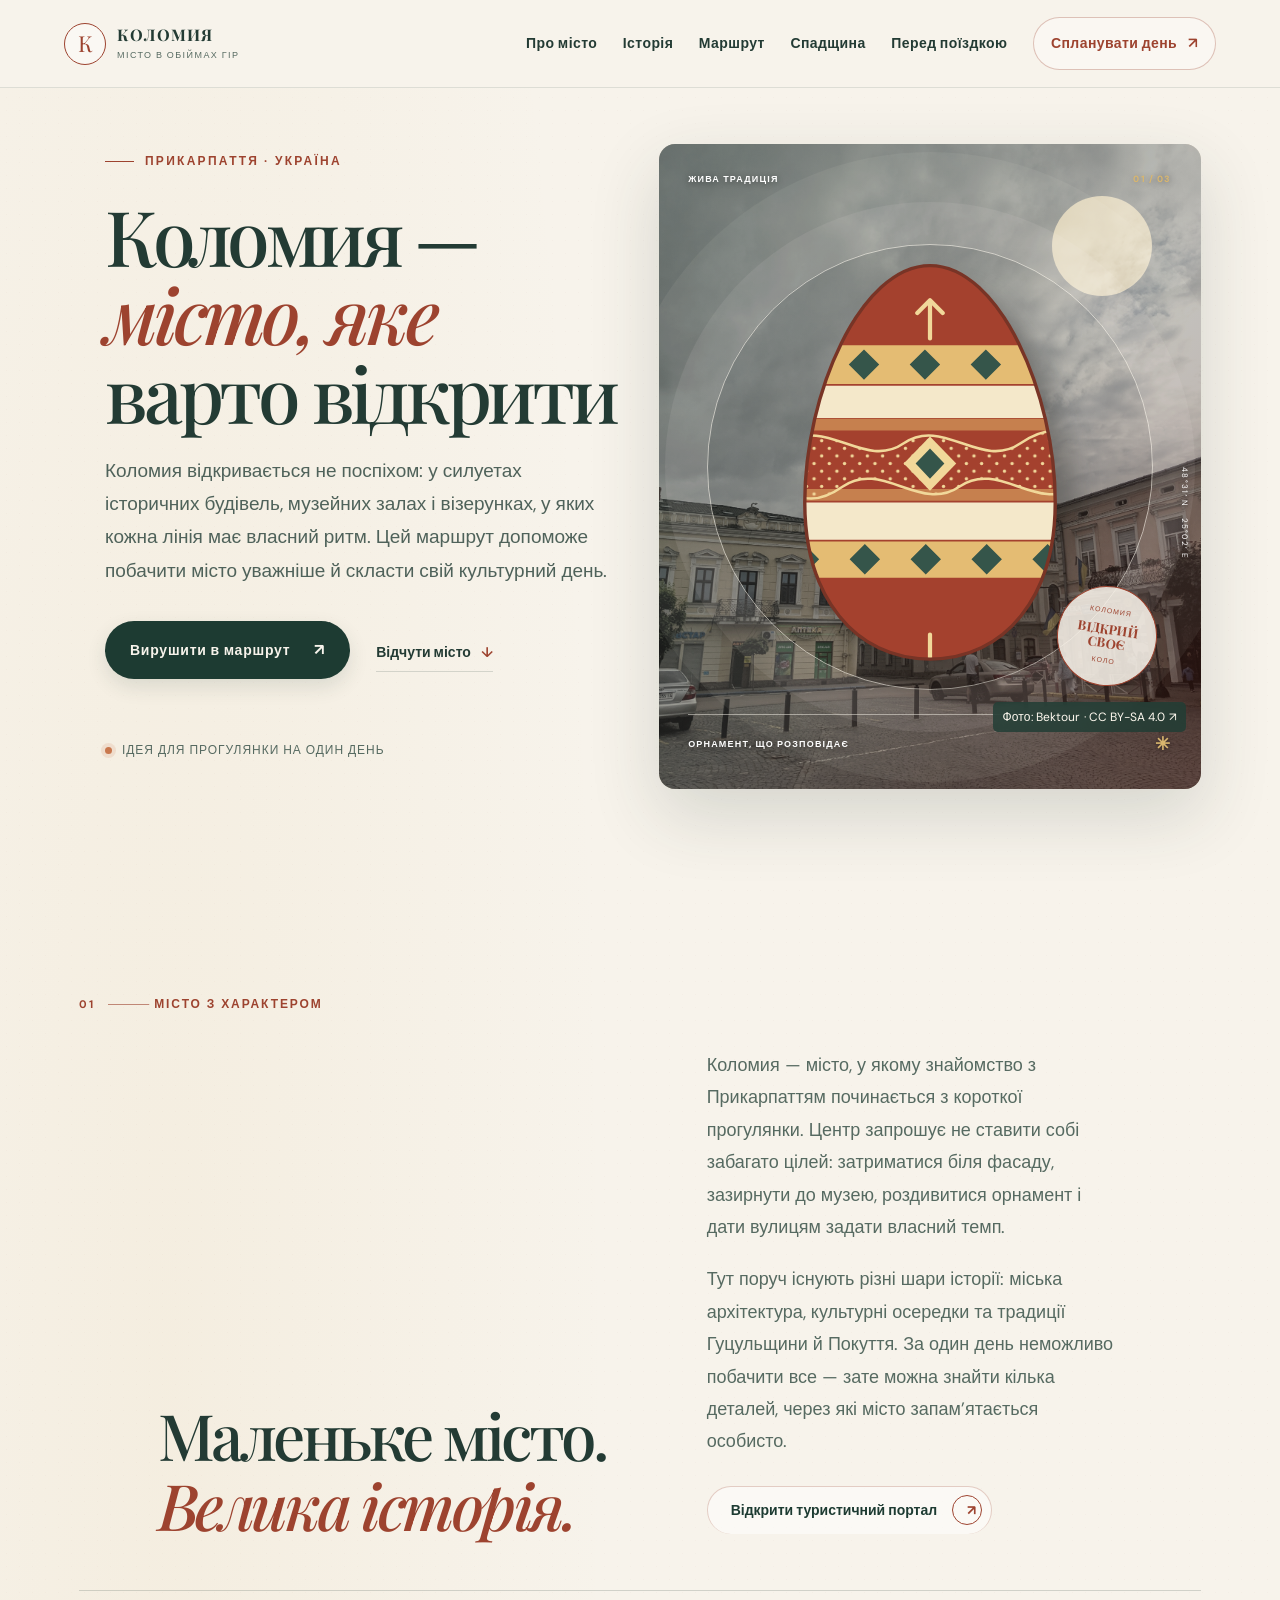
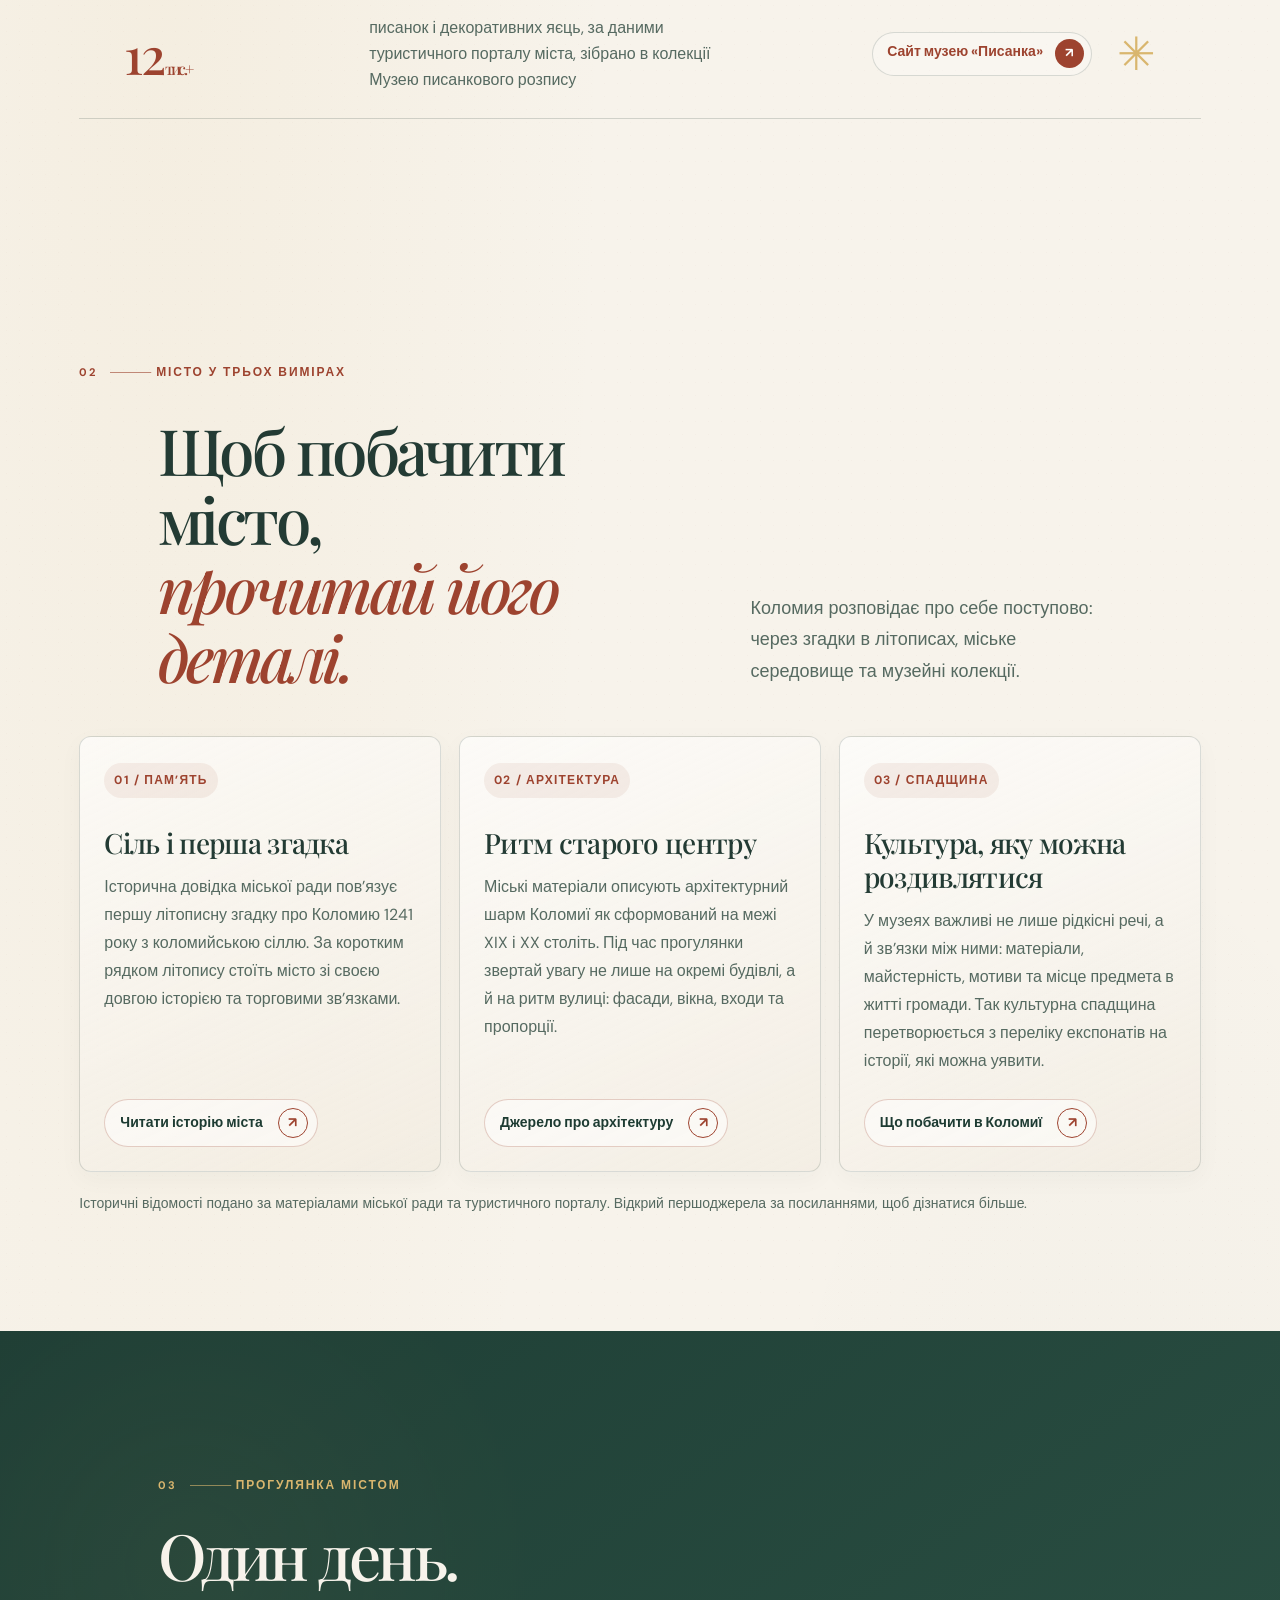
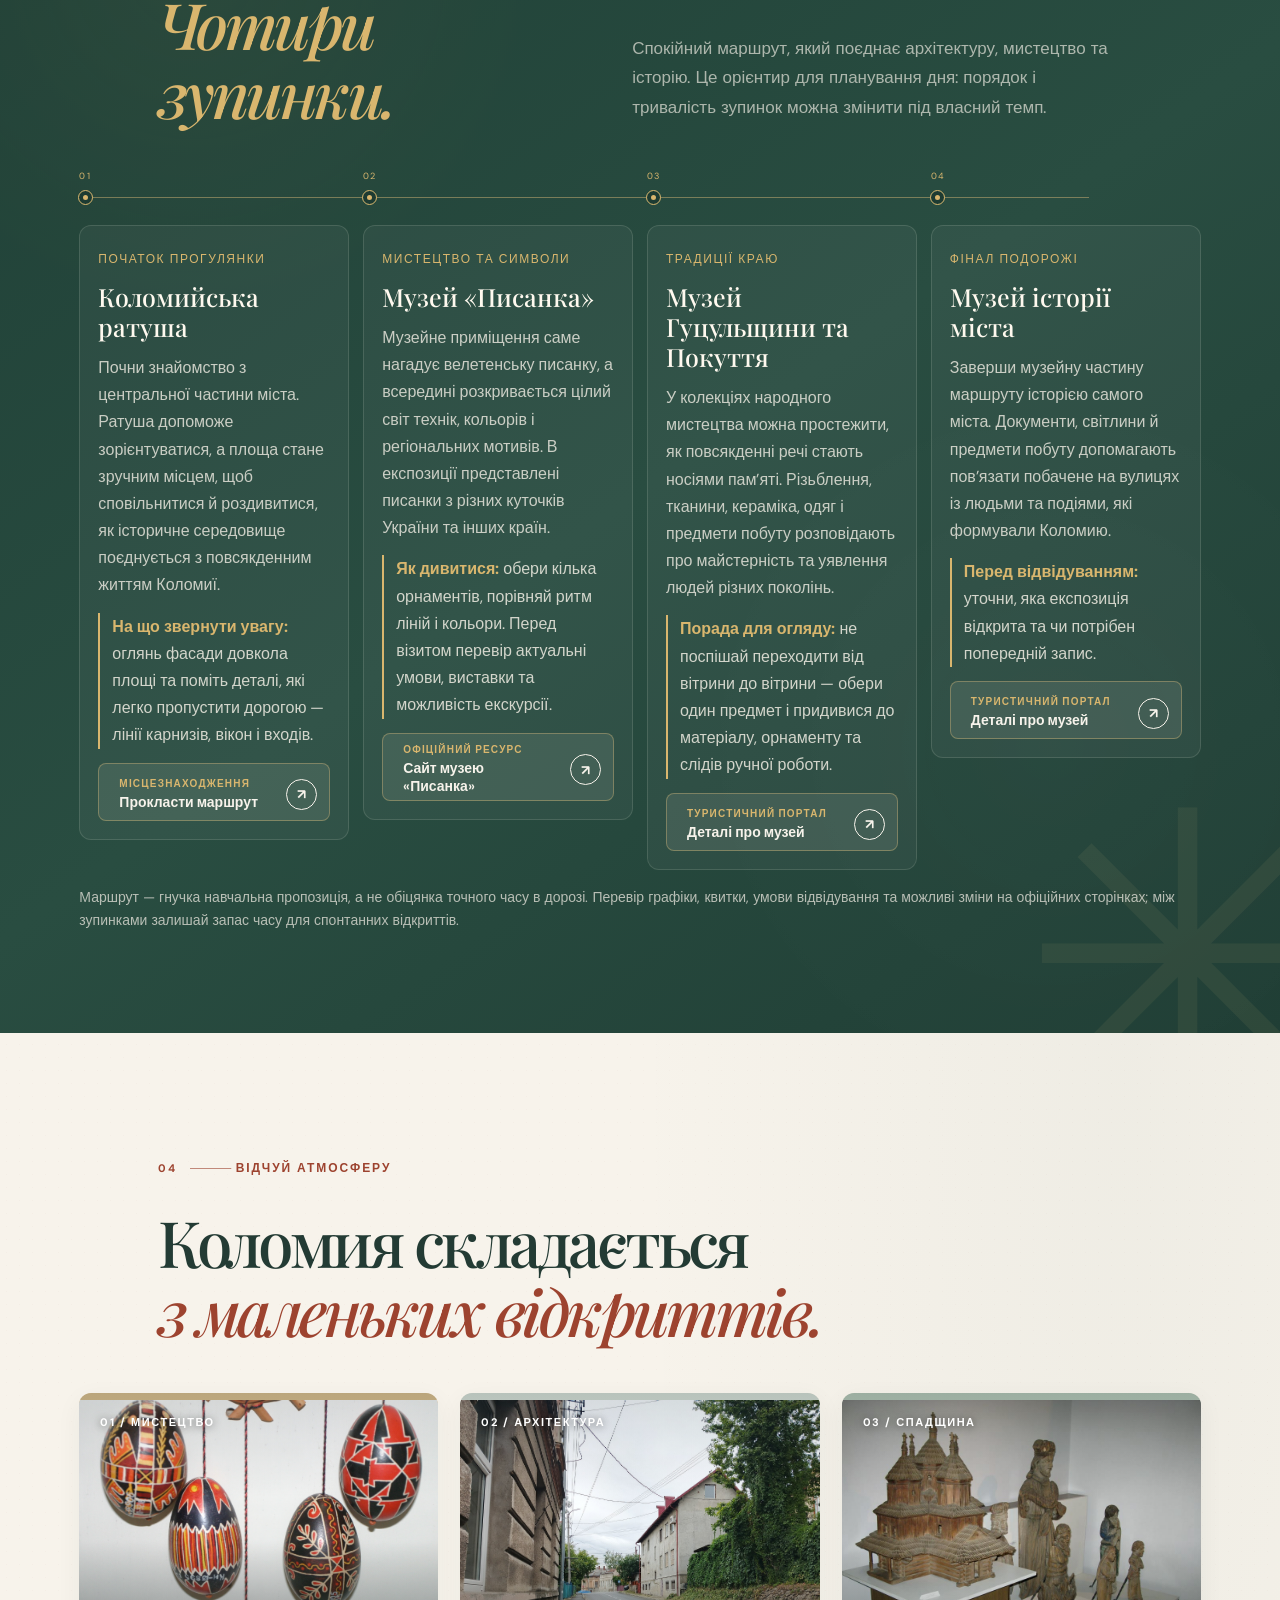
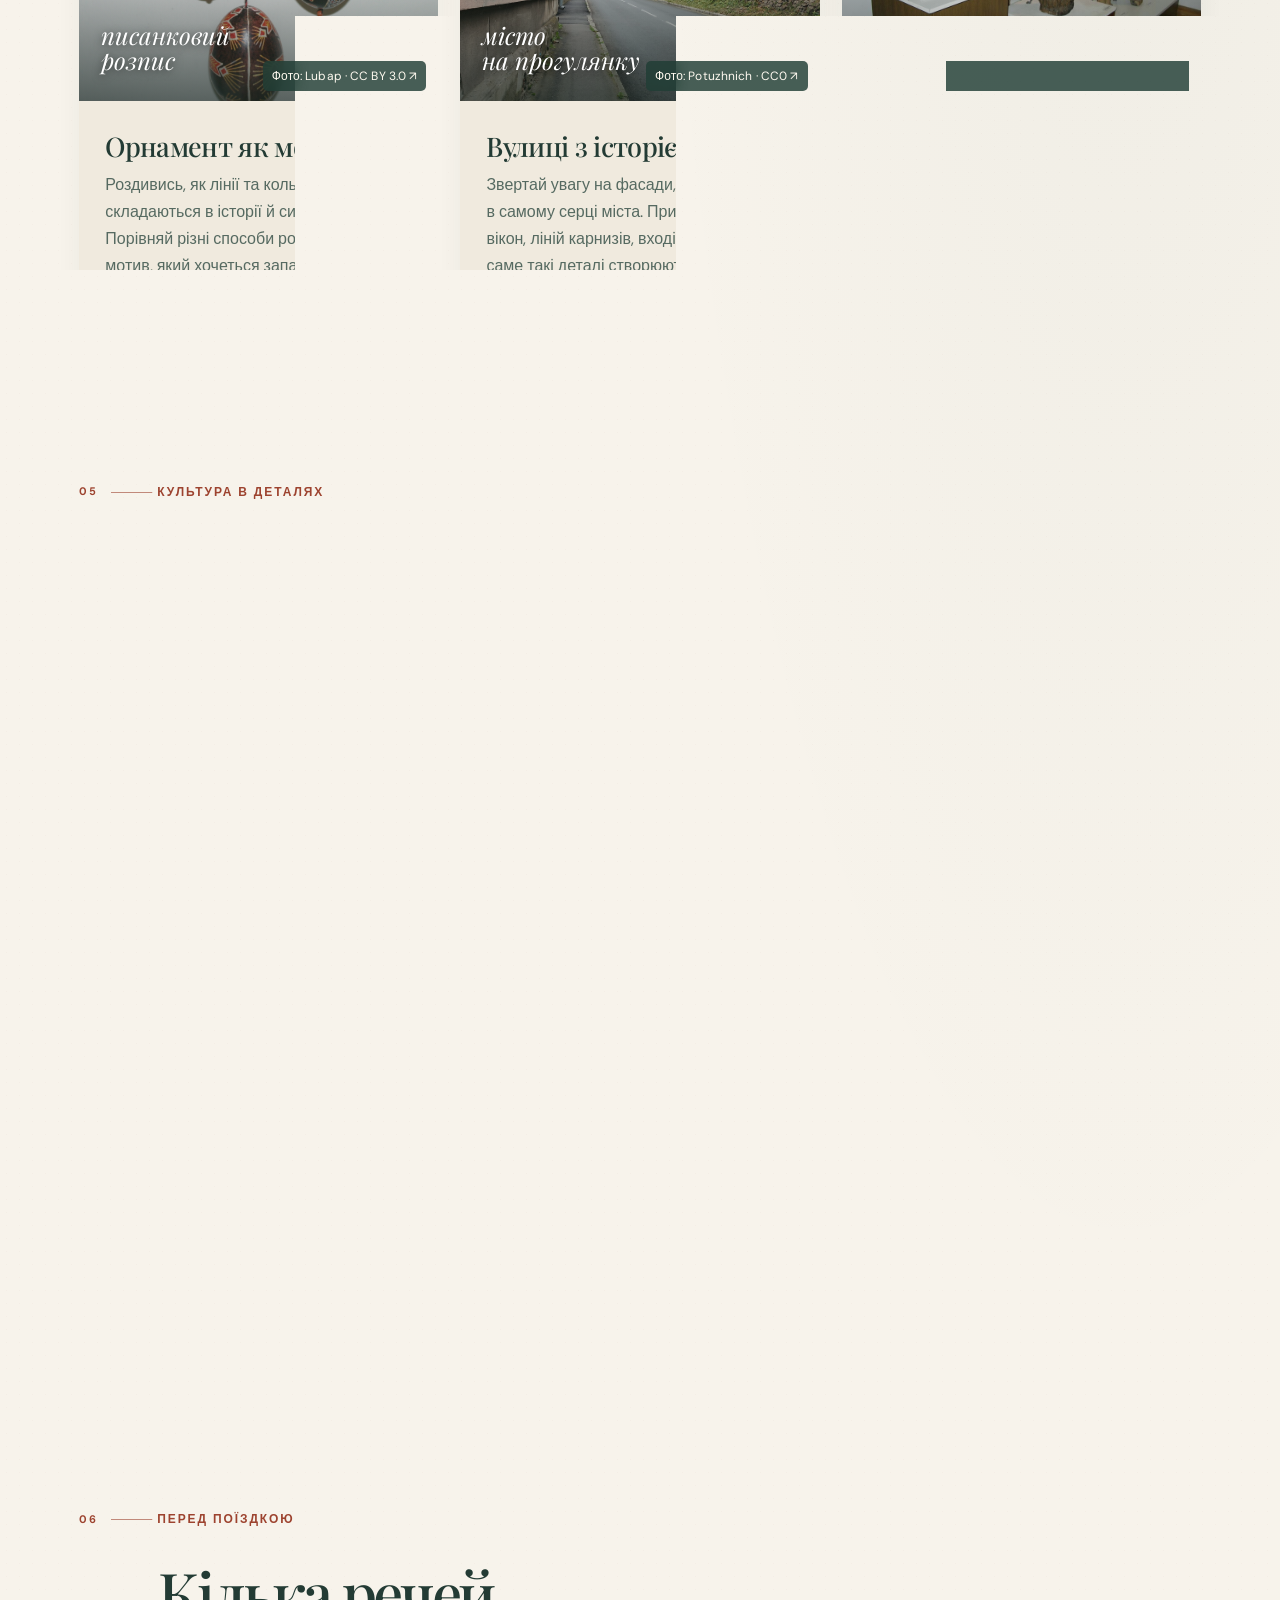
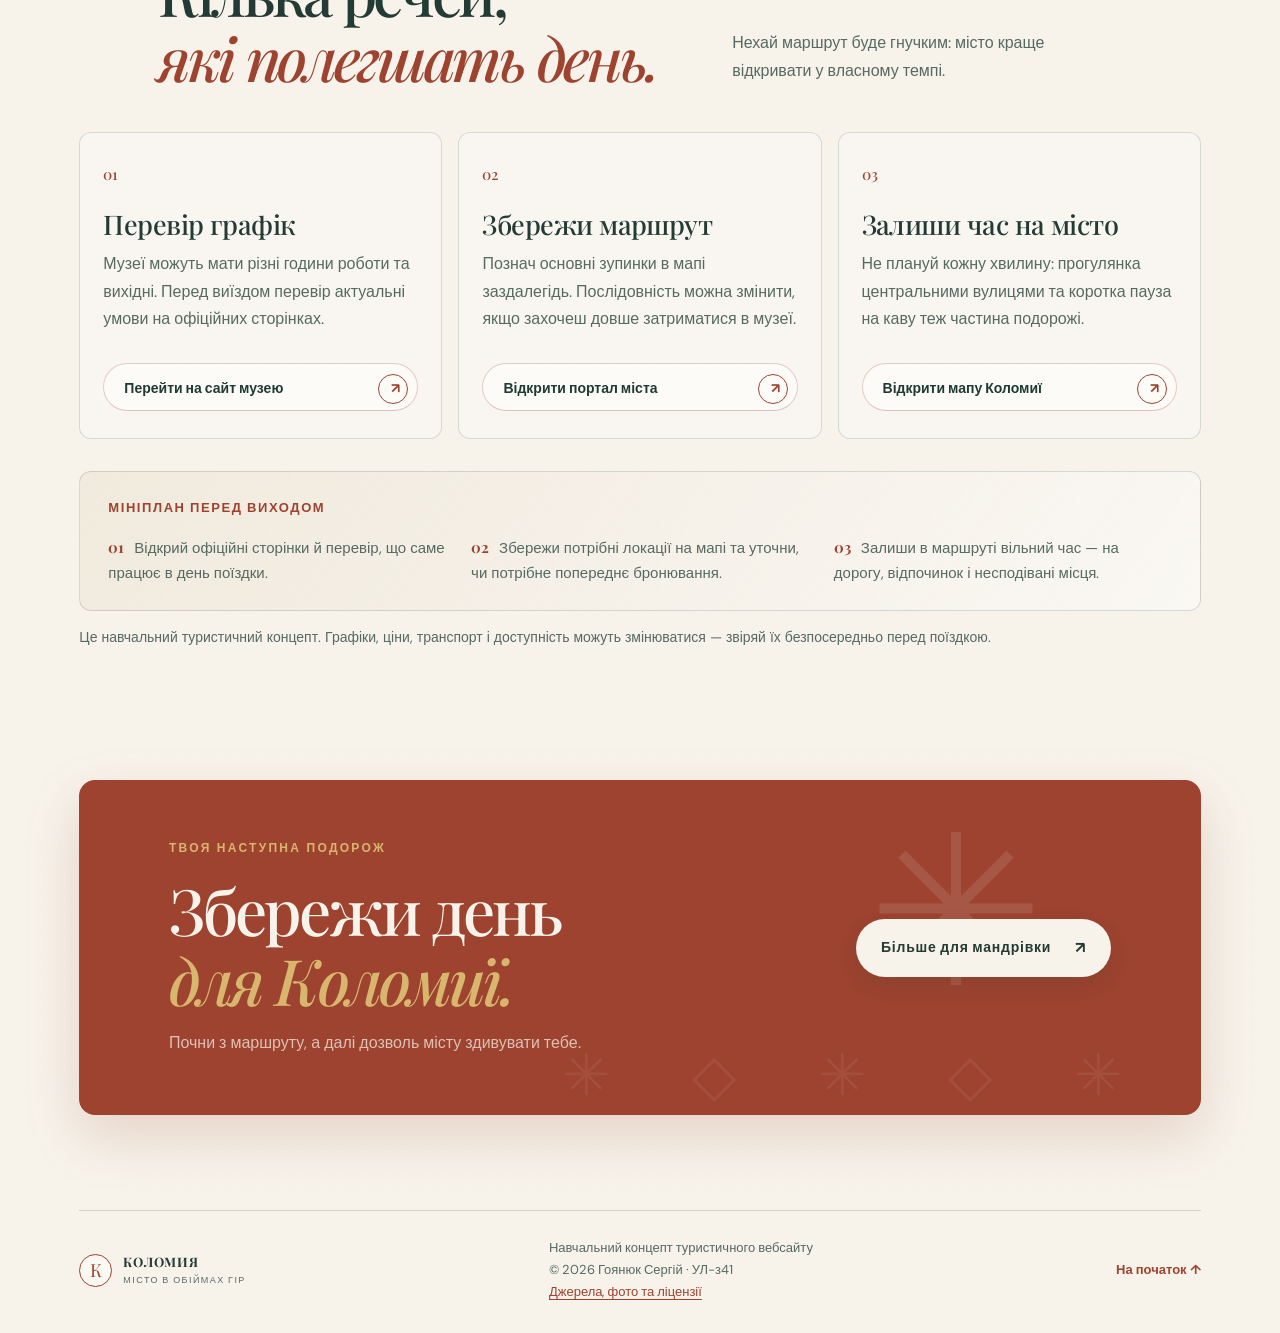
==== index.html @ 895d0ac9 "Add Kolomyia cultural walk website" ====
<!doctype html>
<html lang="uk">
<head>
  <meta charset="utf-8">
  <meta name="viewport" content="width=device-width, initial-scale=1">
  <meta name="theme-color" content="#f6f1e8">
  <meta name="description" content="Одноденний маршрут Коломиєю: писанкове мистецтво, гуцульська культура, архітектура та затишні вулички міста.">
  <title>Коломия — місто, яке варто відкрити</title>
  <link rel="preconnect" href="https://fonts.googleapis.com">
  <link rel="preconnect" href="https://fonts.gstatic.com" crossorigin>
  <link href="https://fonts.googleapis.com/css2?family=DM+Sans:wght@400;500;600;700&family=Playfair+Display:wght@500;600;700&display=swap" rel="stylesheet">
  <link rel="stylesheet" href="styles.css">
  <script src="script.js" defer></script>
</head>
<body>
  <a class="skip-link" href="#main">Перейти до змісту</a>
  <header class="site-header">
    <a class="brand" href="#top" aria-label="Коломия — на початок сторінки">
      <span class="brand-mark" aria-hidden="true">К</span>
      <span class="brand-name">коломия<span>місто в обіймах гір</span></span>
    </a>
    <button class="menu-toggle" type="button" aria-expanded="false" aria-controls="main-nav" aria-label="Відкрити меню">
      <span></span><span></span>
    </button>
    <nav id="main-nav" class="main-nav" aria-label="Головна навігація">
      <a href="#about">Про місто</a>
      <a href="#city-story">Історія</a>
      <a href="#route">Маршрут</a>
      <a href="#culture">Спадщина</a>
      <a href="#visit">Перед поїздкою</a>
      <a class="nav-cta" href="#plan">Спланувати день <span aria-hidden="true">↗</span></a>
    </nav>
  </header>

  <main id="main">
    <section class="hero section-wrap" id="top">
      <div class="hero-copy">
        <p class="eyebrow"><span class="eyebrow-line"></span> Прикарпаття · Україна</p>
        <h1>Коломия —<br><em>місто, яке</em><br>варто відкрити</h1>
        <p class="hero-lead">Коломия відкривається не поспіхом: у силуетах історичних будівель, музейних залах і візерунках, у яких кожна лінія має власний ритм. Цей маршрут допоможе побачити місто уважніше й скласти свій культурний день.</p>
        <div class="hero-actions">
          <a class="button button-dark" href="#route">Вирушити в маршрут <span aria-hidden="true">↗</span></a>
          <a class="text-link" href="#about">Відчути місто <span aria-hidden="true">↓</span></a>
        </div>
        <div class="hero-note"><span class="note-dot"></span><span>Ідея для прогулянки на один день</span></div>
      </div>
      <div class="hero-art">
        <img class="hero-photo" src="assets/town-hall.jpg" alt="Ратуша Коломиї серед історичної забудови міського центру" fetchpriority="high">
        <a class="photo-credit hero-credit" href="https://commons.wikimedia.org/wiki/File:Kolomyia_Town_Hall,_Kolomyia,_Ukraine.jpg" target="_blank" rel="noreferrer">Фото: Bektour · CC BY-SA 4.0 ↗</a>
        <div class="art-sun"></div>
        <div class="art-label art-label-top">Жива традиція <span>01 / 03</span></div>
        <svg class="hero-egg" viewBox="0 0 390 520" xmlns="http://www.w3.org/2000/svg" aria-hidden="true">
          <defs>
            <clipPath id="eggClip"><path d="M195 22C113 22 47 173 47 302c0 111 59 185 148 185s148-74 148-185C343 173 277 22 195 22Z"/></clipPath>
            <pattern id="dots" width="18" height="18" patternUnits="userSpaceOnUse"><circle cx="4" cy="4" r="2" fill="#f1d89a"/><circle cx="13" cy="13" r="2" fill="#f1d89a"/></pattern>
          </defs>
          <path d="M195 22C113 22 47 173 47 302c0 111 59 185 148 185s148-74 148-185C343 173 277 22 195 22Z" fill="#a4412e"/>
          <g clip-path="url(#eggClip)">
            <path d="M26 116h338v46H26z" fill="#e4bc73"/>
            <path d="m27 139 18-18 18 18-18 18zm72 0 18-18 18 18-18 18zm72 0 18-18 18 18-18 18zm72 0 18-18 18 18-18 18zm72 0 18-18 18 18-18 18z" fill="#35554a"/>
            <path d="M26 164h338v38H26z" fill="#f4e8ca"/>
            <path d="M26 203h338v14H26z" fill="#c6804e"/>
            <path d="M26 286h338v14H26z" fill="#c6804e"/>
            <path d="M26 302h338v44H26z" fill="#f4e8ca"/>
            <path d="M26 348h338v43H26z" fill="#e4bc73"/>
            <path d="m28 369 18-18 18 18-18 18zm72 0 18-18 18 18-18 18zm72 0 18-18 18 18-18 18zm72 0 18-18 18 18-18 18zm72 0 18-18 18 18-18 18z" fill="#35554a"/>
            <path d="M26 232c46-32 92 32 138 0s92 32 138 0 66 0 66 0v51c-46 32-92-32-138 0s-92-32-138 0-66 0-66 0z" fill="url(#dots)" stroke="#f1d89a" stroke-width="3"/>
            <path d="M195 224 226 256 195 288 164 256z" fill="#f1d89a"/>
            <path d="M195 238 212 256 195 274 178 256z" fill="#35554a"/>
            <path d="M195 63v45m-15-30 15-15 15 15m-15 425v-45m-15 30 15 15 15-15" fill="none" stroke="#f1d89a" stroke-width="5" stroke-linecap="round" stroke-linejoin="round"/>
          </g>
          <path d="M195 22C113 22 47 173 47 302c0 111 59 185 148 185s148-74 148-185C343 173 277 22 195 22Z" fill="none" stroke="#783426" stroke-width="4"/>
        </svg>
        <div class="art-stamp"><span>КОЛОМИЯ</span><b>ВІДКРИЙ<br>СВОЄ</b><small>КОЛО</small></div>
        <div class="art-label art-label-bottom"><span>Орнамент, що розповідає</span><span aria-hidden="true">✳</span></div>
        <div class="art-coordinate">48°31′ N &nbsp; 25°02′ E</div>
      </div>
      <div class="hero-bottomline"><span>01 — Знайомство з містом</span><span>Гортай, щоб відкрити Коломию <b aria-hidden="true">↓</b></span></div>
    </section>

    <section class="intro section-wrap" id="about">
      <div class="section-kicker"><span>01</span><span class="kicker-rule"></span><span>Місто з характером</span></div>
      <div class="intro-grid">
        <h2>Маленьке місто.<br><em>Велика історія.</em></h2>
        <div class="intro-text">
          <p>Коломия — місто, у якому знайомство з Прикарпаттям починається з короткої прогулянки. Центр запрошує не ставити собі забагато цілей: затриматися біля фасаду, зазирнути до музею, роздивитися орнамент і дати вулицям задати власний темп.</p>
          <p>Тут поруч існують різні шари історії: міська архітектура, культурні осередки та традиції Гуцульщини й Покуття. За один день неможливо побачити все — зате можна знайти кілька деталей, через які місто запам’ятається особисто.</p>
          <a class="under-link action-link" href="https://tourism.kolrada.gov.ua/" target="_blank" rel="noreferrer"><span>Відкрити туристичний портал</span><span class="action-arrow" aria-hidden="true">↗</span></a>
        </div>
      </div>
      <div class="fact-strip">
        <div class="fact-number">12<span> тис.+</span></div>
        <p>писанок і декоративних яєць, за даними туристичного порталу міста, зібрано в колекції Музею писанкового розпису</p>
        <a class="fact-action" href="https://www.pysanka.museum/" target="_blank" rel="noreferrer"><span>Сайт музею «Писанка»</span><span aria-hidden="true">↗</span></a>
        <span class="fact-ornament" aria-hidden="true">✳</span>
      </div>
    </section>

    <section class="city-story section-wrap" id="city-story">
      <div class="section-kicker"><span>02</span><span class="kicker-rule"></span><span>Місто у трьох вимірах</span></div>
      <div class="city-story-heading"><h2>Щоб побачити місто,<br><em>прочитай його деталі.</em></h2><p>Коломия розповідає про себе поступово: через згадки в літописах, міське середовище та музейні колекції.</p></div>
      <div class="city-story-grid">
        <article class="city-story-card"><span class="city-story-number">01 / ПАМ’ЯТЬ</span><h3>Сіль і перша згадка</h3><p>Історична довідка міської ради пов’язує першу літописну згадку про Коломию 1241 року з коломийською сіллю. За коротким рядком літопису стоїть місто зі своєю довгою історією та торговими зв’язками.</p><a class="action-link" href="https://www.kolrada.gov.ua/p/istoriya-mista" target="_blank" rel="noreferrer"><span>Читати історію міста</span><span class="action-arrow" aria-hidden="true">↗</span></a></article>
        <article class="city-story-card"><span class="city-story-number">02 / АРХІТЕКТУРА</span><h3>Ритм старого центру</h3><p>Міські матеріали описують архітектурний шарм Коломиї як сформований на межі XIX і XX століть. Під час прогулянки звертай увагу не лише на окремі будівлі, а й на ритм вулиці: фасади, вікна, входи та пропорції.</p><a class="action-link" href="https://kolrada.gov.ua/New_Folder/Investment4.pdf" target="_blank" rel="noreferrer"><span>Джерело про архітектуру</span><span class="action-arrow" aria-hidden="true">↗</span></a></article>
        <article class="city-story-card"><span class="city-story-number">03 / СПАДЩИНА</span><h3>Культура, яку можна роздивлятися</h3><p>У музеях важливі не лише рідкісні речі, а й зв’язки між ними: матеріали, майстерність, мотиви та місце предмета в житті громади. Так культурна спадщина перетворюється з переліку експонатів на історії, які можна уявити.</p><a class="action-link" href="https://tourism.kolrada.gov.ua/?p=112" target="_blank" rel="noreferrer"><span>Що побачити в Коломиї</span><span class="action-arrow" aria-hidden="true">↗</span></a></article>
      </div>
      <p class="city-story-note">Історичні відомості подано за матеріалами міської ради та туристичного порталу. Відкрий першоджерела за посиланнями, щоб дізнатися більше.</p>
    </section>

    <section class="route-section" id="route">
      <div class="section-wrap route-inner">
        <div class="route-heading">
          <div>
            <div class="section-kicker light"><span>03</span><span class="kicker-rule"></span><span>Прогулянка містом</span></div>
            <h2>Один день.<br><em>Чотири зупинки.</em></h2>
          </div>
        <p>Спокійний маршрут, який поєднає архітектуру, мистецтво та історію. Це орієнтир для планування дня: порядок і тривалість зупинок можна змінити під власний темп.</p>
        </div>
        <div class="route-line" aria-label="Маршрут Коломиєю">
          <article class="route-stop">
            <span class="stop-index">01</span><span class="stop-dot"></span>
            <div class="stop-card">
              <p class="stop-time">Початок прогулянки</p><h3>Коломийська ратуша</h3>
              <p>Почни знайомство з центральної частини міста. Ратуша допоможе зорієнтуватися, а площа стане зручним місцем, щоб сповільнитися й роздивитися, як історичне середовище поєднується з повсякденним життям Коломиї.</p>
              <p class="stop-tip"><strong>На що звернути увагу:</strong> оглянь фасади довкола площі та поміть деталі, які легко пропустити дорогою — лінії карнизів, вікон і входів.</p>
              <a class="route-link" href="https://www.google.com/maps/search/?api=1&query=Коломийська+ратуша" target="_blank" rel="noreferrer"><span class="route-link-copy"><small>МІСЦЕЗНАХОДЖЕННЯ</small><strong>Прокласти маршрут</strong></span><span class="route-link-arrow" aria-hidden="true">↗</span></a>
            </div>
          </article>
          <article class="route-stop">
            <span class="stop-index">02</span><span class="stop-dot"></span>
            <div class="stop-card">
              <p class="stop-time">Мистецтво та символи</p><h3>Музей «Писанка»</h3>
              <p>Музейне приміщення саме нагадує велетенську писанку, а всередині розкривається цілий світ технік, кольорів і регіональних мотивів. В експозиції представлені писанки з різних куточків України та інших країн.</p>
              <p class="stop-tip"><strong>Як дивитися:</strong> обери кілька орнаментів, порівняй ритм ліній і кольори. Перед візитом перевір актуальні умови, виставки та можливість екскурсії.</p>
              <a class="route-link" href="https://www.pysanka.museum/" target="_blank" rel="noreferrer"><span class="route-link-copy"><small>ОФІЦІЙНИЙ РЕСУРС</small><strong>Сайт музею «Писанка»</strong></span><span class="route-link-arrow" aria-hidden="true">↗</span></a>
            </div>
          </article>
          <article class="route-stop">
            <span class="stop-index">03</span><span class="stop-dot"></span>
            <div class="stop-card">
              <p class="stop-time">Традиції краю</p><h3>Музей Гуцульщини та Покуття</h3>
              <p>У колекціях народного мистецтва можна простежити, як повсякденні речі стають носіями пам’яті. Різьблення, тканини, кераміка, одяг і предмети побуту розповідають про майстерність та уявлення людей різних поколінь.</p>
              <p class="stop-tip"><strong>Порада для огляду:</strong> не поспішай переходити від вітрини до вітрини — обери один предмет і придивися до матеріалу, орнаменту та слідів ручної роботи.</p>
              <a class="route-link" href="https://tourism.kolrada.gov.ua/listing-item/музей-народного-мистецтва-гуцульщин/" target="_blank" rel="noreferrer"><span class="route-link-copy"><small>ТУРИСТИЧНИЙ ПОРТАЛ</small><strong>Деталі про музей</strong></span><span class="route-link-arrow" aria-hidden="true">↗</span></a>
            </div>
          </article>
          <article class="route-stop">
            <span class="stop-index">04</span><span class="stop-dot"></span>
            <div class="stop-card">
              <p class="stop-time">Фінал подорожі</p><h3>Музей історії міста</h3>
              <p>Заверши музейну частину маршруту історією самого міста. Документи, світлини й предмети побуту допомагають пов’язати побачене на вулицях із людьми та подіями, які формували Коломию.</p>
              <p class="stop-tip"><strong>Перед відвідуванням:</strong> уточни, яка експозиція відкрита та чи потрібен попередній запис.</p>
              <a class="route-link" href="https://tourism.kolrada.gov.ua/listing-item/музей-історії-міта-коломиї/" target="_blank" rel="noreferrer"><span class="route-link-copy"><small>ТУРИСТИЧНИЙ ПОРТАЛ</small><strong>Деталі про музей</strong></span><span class="route-link-arrow" aria-hidden="true">↗</span></a>
            </div>
          </article>
        </div>
        <p class="route-footnote">Маршрут — гнучка навчальна пропозиція, а не обіцянка точного часу в дорозі. Перевір графіки, квитки, умови відвідування та можливі зміни на офіційних сторінках; між зупинками залишай запас часу для спонтанних відкриттів.</p>
      </div>
    </section>

    <section class="places section-wrap" id="places">
      <div class="places-heading">
        <div class="section-kicker"><span>04</span><span class="kicker-rule"></span><span>Відчуй атмосферу</span></div>
        <h2>Коломия складається<br><em>з маленьких відкриттів.</em></h2>
      </div>
      <div class="place-grid">
        <article class="place-card place-card-art">
          <div class="card-visual photo-visual pysanka-visual"><img src="assets/pysanky-museum.jpg" alt="Розписані писанки в експозиції музею Коломиї" loading="lazy"><span class="visual-number">01 / МИСТЕЦТВО</span><span class="visual-caption">писанковий<br>розпис</span><a class="photo-credit" href="https://commons.wikimedia.org/wiki/File:PysankyKolomiya.JPG" target="_blank" rel="noreferrer">Фото: Lubap · CC BY 3.0 ↗</a></div>
          <div class="place-card-copy"><h3>Орнамент як мова</h3><p>Роздивись, як лінії та кольори складаються в історії й символи. Порівняй різні способи розпису й обери мотив, який хочеться запам’ятати.</p></div>
        </article>
        <article class="place-card place-card-town">
          <div class="card-visual photo-visual town-visual"><img src="assets/zamkova-street.jpg" alt="Вулиця Замкова у Коломиї, будинки та зелені дерева" loading="lazy"><span class="visual-number">02 / АРХІТЕКТУРА</span><span class="visual-caption">місто<br>на прогулянку</span><a class="photo-credit" href="https://commons.wikimedia.org/wiki/File:Zamkova_Street_in_Kolomyia.jpg" target="_blank" rel="noreferrer">Фото: Potuzhnich · CC0 ↗</a></div>
          <div class="place-card-copy"><h3>Вулиці з історією</h3><p>Звертай увагу на фасади, площі й будівлі в самому серці міста. Придивися до вікон, ліній карнизів, входів і пропорцій — саме такі деталі створюють характер вулиці.</p></div>
        </article>
        <article class="place-card place-card-culture">
          <div class="card-visual photo-visual culture-visual"><img src="assets/hutsul-artifacts.jpg" alt="Дерев'яні скульптури в експозиції Музею Гуцульщини та Покуття" loading="lazy"><span class="visual-number">03 / СПАДЩИНА</span><span class="visual-caption">Гуцульщина<br>і Покуття</span><a class="photo-credit" href="https://commons.wikimedia.org/wiki/File:%D0%94%D0%B5%D1%80%D0%B5%D0%B2%27%D1%8F%D0%BD%D1%96_%D1%81%D0%BA%D1%83%D0%BB%D1%8C%D0%BF%D1%82%D1%83%D1%80%D0%B8_%D0%B2_%D0%9C%D1%83%D0%B7%D0%B5%D1%97_%D0%93%D1%83%D1%86%D1%83%D0%BB%D1%8C%D1%89%D0%B8%D0%BD%D0%B8.jpg" target="_blank" rel="noreferrer">Фото: Сергій Клименко · CC BY-SA 3.0 ↗</a></div>
          <div class="place-card-copy"><h3>Традиції поруч</h3><p>Познайомся з ремеслами та культурою регіону через музейні колекції. Звертай увагу на матеріали, ручну роботу й те, як практичні речі стають носіями пам’яті.</p></div>
        </article>
      </div>
    </section>

    <section class="story-section section-wrap" id="culture">
      <div class="section-kicker"><span>05</span><span class="kicker-rule"></span><span>Культура в деталях</span></div>
      <div class="story-grid">
        <figure class="story-photo">
          <img src="assets/hutsul-museum.jpg" alt="Вхід до Музею народного мистецтва Гуцульщини та Покуття в Коломиї" loading="lazy">
          <figcaption><a href="https://commons.wikimedia.org/wiki/File:Kolomyia14.jpg" target="_blank" rel="noreferrer">Фото: Roman Zacharij · суспільне надбання ↗</a></figcaption>
        </figure>
        <div class="story-copy">
          <p class="eyebrow"><span class="eyebrow-line"></span> Музеї та спадщина</p>
          <h2>Побачити край<br><em>через його речі.</em></h2>
          <p>У музеях Коломиї можна знайомитися з історією та народним мистецтвом не лише через дати, а й через предмети, орнаменти, фотографії та історії людей. Це хороший спосіб зрозуміти, чим живе культурна пам’ять Гуцульщини й Покуття.</p>
          <p>У Музеї писанкового розпису експозиція показує писанки з різних регіонів України та світу. У Музеї народного мистецтва Гуцульщини та Покуття зверни увагу на ремесла й предмети побуту. В обох випадках спробуй не просто оглянути колекцію, а знайти деталь, яку захочеться запам’ятати.</p>
          <p>У 2000 році для Музею писанкового розпису звели окрему будівлю у формі писанки; музей вказує її висоту — 13 метрів. Тож упізнаваний силует у центрі міста — водночас архітектурний знак і частина історії самої музейної установи.</p>
          <p><a href="https://pysanka.museum/museum/history/overview/" target="_blank" rel="noreferrer">Джерело: історична довідка музею ↗</a></p>
          <a class="under-link action-link" href="https://tourism.kolrada.gov.ua/listing-item/музей-народного-мистецтва-гуцульщин/" target="_blank" rel="noreferrer"><span>Дізнатися про музей Гуцульщини та Покуття</span><span class="action-arrow" aria-hidden="true">↗</span></a>
        </div>
      </div>
    </section>

    <section class="visit-section section-wrap" id="visit">
      <div class="section-kicker"><span>06</span><span class="kicker-rule"></span><span>Перед поїздкою</span></div>
      <div class="visit-heading"><h2>Кілька речей,<br><em>які полегшать день.</em></h2><p>Нехай маршрут буде гнучким: місто краще відкривати у власному темпі.</p></div>
      <div class="visit-grid">
        <article class="visit-card"><span class="visit-icon">01</span><h3>Перевір графік</h3><p>Музеї можуть мати різні години роботи та вихідні. Перед виїздом перевір актуальні умови на офіційних сторінках.</p><a class="action-link" href="https://www.pysanka.museum/" target="_blank" rel="noreferrer"><span>Перейти на сайт музею</span><span class="action-arrow" aria-hidden="true">↗</span></a></article>
        <article class="visit-card"><span class="visit-icon">02</span><h3>Збережи маршрут</h3><p>Познач основні зупинки в мапі заздалегідь. Послідовність можна змінити, якщо захочеш довше затриматися в музеї.</p><a class="action-link" href="https://tourism.kolrada.gov.ua/" target="_blank" rel="noreferrer"><span>Відкрити портал міста</span><span class="action-arrow" aria-hidden="true">↗</span></a></article>
        <article class="visit-card"><span class="visit-icon">03</span><h3>Залиши час на місто</h3><p>Не плануй кожну хвилину: прогулянка центральними вулицями та коротка пауза на каву теж частина подорожі.</p><a class="action-link" href="https://www.google.com/maps/search/?api=1&query=Коломия+центр" target="_blank" rel="noreferrer"><span>Відкрити мапу Коломиї</span><span class="action-arrow" aria-hidden="true">↗</span></a></article>
      </div>
      <div class="prepare-strip"><span class="prepare-label">Мініплан перед виходом</span><p><b>01</b> Відкрий офіційні сторінки й перевір, що саме працює в день поїздки.</p><p><b>02</b> Збережи потрібні локації на мапі та уточни, чи потрібне попереднє бронювання.</p><p><b>03</b> Залиши в маршруті вільний час — на дорогу, відпочинок і несподівані місця.</p></div>
      <p class="visit-note">Це навчальний туристичний концепт. Графіки, ціни, транспорт і доступність можуть змінюватися — звіряй їх безпосередньо перед поїздкою.</p>
    </section>

    <section class="plan-callout section-wrap" id="plan">
      <div class="plan-pattern" aria-hidden="true">✳　◇　✳　◇　✳</div>
      <div class="plan-content"><p class="eyebrow">Твоя наступна подорож</p><h2>Збережи день<br><em>для Коломиї.</em></h2><p>Почни з маршруту, а далі дозволь місту здивувати тебе.</p></div>
      <a class="button button-light" href="https://tourism.kolrada.gov.ua/" target="_blank" rel="noreferrer">Більше для мандрівки <span aria-hidden="true">↗</span></a>
      <span class="plan-spark" aria-hidden="true">✳</span>
    </section>
  </main>

  <footer class="site-footer section-wrap">
    <a class="brand footer-brand" href="#top"><span class="brand-mark" aria-hidden="true">К</span><span class="brand-name">коломия<span>місто в обіймах гір</span></span></a>
    <p>Навчальний концепт туристичного вебсайту<br>© 2026 Гоянюк Сергій · УЛ-з41<br><a href="sources.html">Джерела, фото та ліцензії</a></p>
    <a class="back-top" href="#top">На початок ↑</a>
  </footer>
</body>
</html>
---- styles.css ----
:root {
  --paper: #f6f1e8;
  --paper-deep: #eee6d8;
  --ink: #253b35;
  --ink-soft: #64716a;
  --green: #34594c;
  --green-deep: #203e35;
  --red: #a4412e;
  --orange: #ca7548;
  --gold: #dfbd7b;
  --line: rgba(37, 59, 53, .16);
  --serif: "Playfair Display", Georgia, serif;
  --sans: "DM Sans", Arial, sans-serif;
}
* { box-sizing: border-box; }
html { scroll-behavior: smooth; }
body { margin: 0; background-color: var(--paper); background-image: radial-gradient(rgba(164,65,46,.045) .65px, transparent .65px); background-size: 11px 11px; color: var(--ink); font-family: var(--sans); font-size: 15px; line-height: 1.65; }
a { color: inherit; text-decoration: none; }
button { font: inherit; }
.skip-link { position: absolute; left: -999px; top: 10px; z-index: 100; background: var(--ink); color: white; padding: 10px 16px; }
.skip-link:focus { left: 10px; }
.site-header { height: 88px; padding: 0 6.2vw; display: flex; align-items: center; justify-content: space-between; border-bottom: 1px solid var(--line); position: relative; z-index: 5; background: var(--paper); }
.brand { display: inline-flex; gap: 11px; align-items: center; }
.brand-mark { display: grid; place-items: center; width: 38px; height: 38px; border: 1px solid var(--red); color: var(--red); border-radius: 50%; font-family: var(--serif); font-size: 22px; }
.brand-name { display: flex; flex-direction: column; font-family: var(--serif); font-size: 16px; font-weight: 700; letter-spacing: .02em; line-height: 1.1; text-transform: uppercase; }
.brand-name span { margin-top: 5px; font: 9px var(--sans); letter-spacing: .16em; color: var(--ink-soft); text-transform: uppercase; }
.main-nav { display: flex; align-items: center; gap: clamp(22px, 4vw, 58px); font-size: 12px; font-weight: 600; letter-spacing: .03em; }
.main-nav a { transition: color .2s ease; }
.main-nav a:hover, .under-link:hover, .text-link:hover { color: var(--red); }
.main-nav .nav-cta { color: var(--red); }
.nav-cta span { margin-left: 7px; font-size: 15px; }
.menu-toggle { display: none; }
.section-wrap { width: min(1320px, 87.6vw); margin: 0 auto; }
.hero { min-height: min(760px, calc(100vh - 88px)); display: grid; grid-template-columns: 1fr 1fr; position: relative; padding-top: 55px; padding-bottom: 75px; align-items: center; gap: 2vw; }
.hero-copy { padding: 8px 0 30px 4.5vw; position: relative; z-index: 2; }
.eyebrow { margin: 0 0 24px; display: flex; align-items: center; gap: 11px; color: var(--red); font-size: 10px; font-weight: 700; letter-spacing: .19em; text-transform: uppercase; }
.eyebrow-line { display: inline-block; width: 29px; height: 1px; background: currentColor; }
h1, h2, h3, p { margin-top: 0; }
h1, h2 { font-family: var(--serif); font-weight: 500; letter-spacing: -.045em; }
h1 { margin-bottom: 23px; font-size: clamp(51px, 6.4vw, 88px); line-height: 1.02; }
h1 em, h2 em { color: var(--red); font-weight: 500; }
.hero-lead { max-width: 430px; color: var(--ink-soft); font-size: 15px; line-height: 1.8; }
.hero-actions { margin-top: 34px; display: flex; align-items: center; gap: 26px; }
.button { min-height: 53px; padding: 0 23px; display: inline-flex; align-items: center; justify-content: center; gap: 24px; font-size: 11px; font-weight: 700; letter-spacing: .055em; transition: transform .2s ease, background .2s ease; }
.button:hover { transform: translateY(-3px); }
.button-dark { color: var(--paper); background: var(--green-deep); }
.button-dark:hover { background: var(--red); }
.button span { font-size: 16px; }
.text-link { font-size: 11px; font-weight: 600; border-bottom: 1px solid var(--line); padding-bottom: 5px; }
.text-link span { color: var(--red); margin-left: 7px; }
.hero-note { margin-top: 61px; display: flex; gap: 10px; align-items: center; color: var(--ink-soft); font-size: 10px; letter-spacing: .08em; text-transform: uppercase; }
.note-dot { width: 7px; height: 7px; border-radius: 50%; background: var(--orange); box-shadow: 0 0 0 4px rgba(202,117,72,.14); }
.hero-art { min-height: 545px; height: 100%; max-height: 645px; position: relative; overflow: hidden; isolation: isolate; background: #e8ddc8; display: grid; place-items: center; }
.hero-photo { position: absolute; inset: 0; width: 100%; height: 100%; object-fit: cover; object-position: 50% 55%; filter: sepia(.16) saturate(.72) brightness(.72); transform: scale(1.01); }
.hero-art::before { content: ""; position: absolute; inset: 0; z-index: 1; background: linear-gradient(135deg, rgba(32,62,53,.28), rgba(246,241,232,.12) 55%, rgba(164,65,46,.22)); }
.hero-art::after { content: ""; position: absolute; z-index: 1; border: 1px solid rgba(246,241,232,.55); border-radius: 50%; width: min(82%, 490px); aspect-ratio: 1; box-shadow: 0 0 0 42px rgba(246,241,232,.08), 0 0 0 92px rgba(246,241,232,.06); }
.art-sun { position: absolute; z-index: 2; right: 9%; top: 8%; width: 100px; height: 100px; border-radius: 50%; background: var(--gold); opacity: .8; mix-blend-mode: screen; animation: sun-drift 9s ease-in-out infinite alternate; }
.hero-egg { width: min(62%, 330px); max-height: 94%; z-index: 2; filter: drop-shadow(20px 28px 12px rgba(32,30,24,.3)); animation: float 5.5s ease-in-out infinite; }
@keyframes float { 0%,100% { transform: translateY(0) rotate(-2deg); } 50% { transform: translateY(-9px) rotate(0deg); } }
@keyframes sun-drift { from { transform: translate3d(0,0,0) scale(1); } to { transform: translate3d(-9px,11px,0) scale(1.06); } }
.art-label { position: absolute; z-index: 3; display: flex; justify-content: space-between; gap: 28px; color: white; text-shadow: 0 1px 7px rgba(0,0,0,.45); font-size: 9px; font-weight: 700; letter-spacing: .13em; text-transform: uppercase; }
.art-label-top { top: 28px; left: 29px; right: 29px; }
.art-label-top span { color: var(--gold); }
.art-label-bottom { bottom: 29px; left: 29px; right: 29px; align-items: center; border-top: 1px solid rgba(246,241,232,.5); padding-top: 14px; }
.art-label-bottom span:last-child { color: var(--gold); font-size: 18px; }
.art-stamp { position: absolute; z-index: 3; right: 8%; bottom: 16%; width: 100px; height: 100px; border: 1px solid var(--red); border-radius: 50%; color: var(--red); display: flex; flex-direction: column; align-items: center; justify-content: center; text-align: center; transform: rotate(9deg); background: rgba(246,241,232,.88); }
.art-stamp span, .art-stamp small { font-size: 7px; letter-spacing: .14em; }
.art-stamp b { font: 700 13px/1.05 var(--serif); margin: 5px 0; }
.art-coordinate { position: absolute; z-index: 3; top: 50%; right: 9px; writing-mode: vertical-rl; color: white; text-shadow: 0 1px 7px rgba(0,0,0,.45); font-size: 8px; letter-spacing: .16em; }
.photo-credit { position: absolute; z-index: 4; bottom: 10px; right: 12px; padding: 3px 7px; background: rgba(32,62,53,.82); color: #fffaf0; font-size: 8px; line-height: 1.5; letter-spacing: .01em; transition: background .2s ease; }
.photo-credit:hover, .photo-credit:focus-visible { background: var(--red); }
.hero-credit { bottom: 57px; right: 15px; }
.hero-bottomline { position: absolute; left: 4.5vw; right: 0; bottom: 22px; display: flex; justify-content: space-between; color: var(--ink-soft); font-size: 9px; font-weight: 600; letter-spacing: .12em; text-transform: uppercase; }
.hero-bottomline b { color: var(--red); font-size: 14px; margin-left: 6px; }
.intro { padding-top: 135px; padding-bottom: 135px; }
.section-kicker { display: flex; align-items: center; gap: 13px; color: var(--red); font-size: 9px; font-weight: 700; letter-spacing: .16em; text-transform: uppercase; }
.section-kicker > span:first-child { font-size: 11px; }
.kicker-rule { width: 33px; height: 1px; background: var(--red); opacity: .6; }
.intro-grid { margin: 34px 7% 51px; display: grid; grid-template-columns: 1.05fr .95fr; gap: 6vw; align-items: end; }
h2 { margin-bottom: 0; font-size: clamp(43px, 5vw, 67px); line-height: 1.08; }
.intro-text { max-width: 485px; padding-bottom: 5px; color: var(--ink-soft); font-size: 14px; }
.intro-text p { margin-bottom: 20px; }
.under-link { color: var(--red); font-size: 11px; font-weight: 700; border-bottom: 1px solid rgba(164,65,46,.35); padding-bottom: 5px; }
.under-link span { padding-left: 8px; }
.fact-strip { display: grid; grid-template-columns: 220px minmax(200px, 440px) 38px 1fr; gap: 25px; align-items: center; border-top: 1px solid var(--line); border-bottom: 1px solid var(--line); padding: 24px 4%; position: relative; overflow: hidden; }
.fact-number { font: 500 clamp(38px, 4vw, 54px)/1 var(--serif); color: var(--red); white-space: nowrap; }
.fact-number span { font-size: 16px; }
.fact-strip p { margin: 0; max-width: 380px; color: var(--ink-soft); font-size: 12px; }
.fact-strip > a { width: 35px; height: 35px; border: 1px solid var(--line); border-radius: 50%; display: grid; place-items: center; color: var(--red); transition: .2s; }
.fact-strip > a:hover { background: var(--red); color: white; }
.fact-ornament { justify-self: end; font-size: 46px; color: var(--gold); line-height: 1; }
.route-section { background: var(--green-deep); color: var(--paper); padding: 112px 0 100px; position: relative; overflow: hidden; }
.route-section::after { content: "✳"; position: absolute; right: -75px; bottom: -130px; color: rgba(223,189,123,.07); font-size: 400px; line-height: 1; pointer-events: none; }
.route-inner { position: relative; z-index: 1; }
.section-kicker.light { color: var(--gold); }
.section-kicker.light .kicker-rule { background: var(--gold); }
.route-heading { margin: 32px 7% 60px; display: flex; align-items: end; justify-content: space-between; gap: 40px; }
.route-heading h2 { color: var(--paper); margin-top: 24px; }
.route-heading h2 em { color: var(--gold); }
.route-heading > p { max-width: 340px; margin-bottom: 4px; color: rgba(246,241,232,.65); font-size: 13px; }
.route-line { display: grid; grid-template-columns: repeat(4, 1fr); position: relative; gap: 18px; }
.route-line::before { content: ""; position: absolute; top: 10px; left: 8px; right: 10%; border-top: 1px solid rgba(223,189,123,.45); }
.route-stop { position: relative; padding-top: 37px; }
.stop-index { position: absolute; left: 0; top: -18px; color: var(--gold); font-size: 9px; letter-spacing: .13em; }
.stop-dot { position: absolute; top: 4px; left: 0; width: 13px; height: 13px; border-radius: 50%; background: var(--gold); border: 4px solid var(--green-deep); outline: 1px solid var(--gold); }
.stop-card { min-height: 240px; padding: 20px 17px 17px 0; border-top: 1px solid rgba(246,241,232,.13); }
.stop-time { color: var(--gold); font-size: 9px; letter-spacing: .13em; text-transform: uppercase; }
.stop-card h3 { max-width: 220px; margin-bottom: 12px; font: 500 23px/1.2 var(--serif); }
.stop-card > p:not(.stop-time) { min-height: 77px; color: rgba(246,241,232,.65); font-size: 11px; line-height: 1.7; }
.stop-card a { display: inline-block; color: var(--gold); font-size: 10px; font-weight: 700; border-bottom: 1px solid rgba(223,189,123,.4); padding-bottom: 4px; }
.stop-card a span { margin-left: 6px; }
.route-footnote { margin: 16px 0 0; color: rgba(246,241,232,.48); font-size: 10px; }
.places { padding-top: 125px; padding-bottom: 125px; }
.places-heading { margin: 0 7% 48px; }
.places-heading h2 { margin-top: 28px; }
.place-grid { display: grid; grid-template-columns: repeat(3, 1fr); gap: 18px; }
.place-card { background: #eee8dc; }
.card-visual { height: 245px; position: relative; overflow: hidden; display: grid; place-items: center; }
.photo-visual img { position: absolute; inset: 0; width: 100%; height: 100%; object-fit: cover; transition: transform .75s cubic-bezier(.2,.7,.2,1), filter .5s ease; }
.photo-visual::after { content: ""; position: absolute; inset: 0; background: linear-gradient(180deg, rgba(19,33,29,.34), transparent 38%, transparent 48%, rgba(19,33,29,.54)); pointer-events: none; }
.place-card:hover .photo-visual img, .place-card:focus-within .photo-visual img { transform: scale(1.055); filter: saturate(1.07); }
.visual-number { position: absolute; top: 18px; left: 19px; color: rgba(37,59,53,.74); font-size: 8px; font-weight: 700; letter-spacing: .14em; }
.visual-caption { position: absolute; bottom: 17px; left: 19px; font: italic 16px/1.05 var(--serif); color: rgba(37,59,53,.75); }
.photo-visual .visual-number, .photo-visual .visual-caption { z-index: 1; color: white; text-shadow: 0 1px 8px rgba(0,0,0,.6); }
.photo-visual .visual-caption { bottom: 24px; font-size: 19px; }
.pysanka-visual { background: #d8bd8d; }
.mini-egg { width: 130px; height: 174px; border-radius: 50% 50% 47% 47% / 39% 39% 61% 61%; background: var(--red); transform: rotate(-10deg); box-shadow: 13px 16px 24px rgba(51,40,30,.18); position: relative; overflow: hidden; }
.mini-egg::before, .mini-egg::after { content: ""; position: absolute; left: -15px; right: -15px; height: 13px; background: var(--gold); transform: rotate(0deg); }
.mini-egg::before { top: 48px; } .mini-egg::after { bottom: 48px; }
.mini-egg i { position: absolute; top: 66px; width: 19px; height: 19px; background: var(--green); transform: rotate(45deg); }
.mini-egg i:nth-child(1) { left: 27px; } .mini-egg i:nth-child(2) { left: 57px; } .mini-egg i:nth-child(3) { left: 87px; }
.town-visual { background: #d5dfd7; }
.town-hall { width: 204px; height: 170px; position: relative; margin-top: 55px; }
.hall-clock { position: absolute; top: -38px; left: 88px; width: 29px; height: 29px; border: 2px solid var(--green); border-radius: 50%; display: grid; place-items: center; color: var(--red); font-size: 12px; z-index: 2; background: var(--paper); }
.hall-roof { position: absolute; top: 0; left: 18px; width: 168px; height: 48px; background: var(--red); clip-path: polygon(50% 0,100% 100%,0 100%); }
.hall-roof::after { content: ""; }
.hall-body { position: absolute; left: 0; top: 44px; width: 204px; height: 125px; background: #f2e9d7; border-bottom: 7px solid var(--green); box-shadow: inset 0 0 0 1px rgba(37,59,53,.15); }
.hall-body::before { content: ""; position: absolute; top: 20px; left: 22px; right: 22px; height: 61px; background: repeating-linear-gradient(90deg, var(--green) 0 17px, transparent 17px 34px); opacity: .82; mask: linear-gradient(to bottom, transparent 0 18px, #000 18px 60px, transparent 60px); }
.hall-body::after { content: ""; position: absolute; bottom: 0; left: 84px; width: 36px; height: 67px; background: var(--orange); border-radius: 20px 20px 0 0; }
.culture-visual { background: #b4c7b8; }
.woven-art { width: 205px; height: 176px; display: grid; grid-template-columns: repeat(3,1fr); align-items: center; justify-items: center; color: #f4e8ca; background: repeating-linear-gradient(45deg, var(--green) 0 12px, #466955 12px 24px); border: 11px solid #e4bc73; transform: rotate(-5deg); box-shadow: 13px 15px 0 rgba(37,59,53,.15); }
.woven-art span { font-size: 34px; }
.woven-art span:nth-child(even) { color: var(--red); }
.place-card-copy { padding: 22px 23px 25px; }
.place-card-copy h3 { margin-bottom: 7px; font: 500 23px var(--serif); }
.place-card-copy p { margin-bottom: 0; color: var(--ink-soft); font-size: 12px; line-height: 1.7; }
.story-section { padding-top: 20px; padding-bottom: 130px; }
.story-grid { margin: 34px 7% 0; display: grid; grid-template-columns: .95fr 1.05fr; align-items: center; gap: 8%; }
.story-photo { margin: 0; position: relative; min-height: 400px; overflow: hidden; background: var(--paper-deep); }
.story-photo img { position: absolute; inset: 0; width: 100%; height: 100%; object-fit: cover; transition: transform .85s cubic-bezier(.2,.7,.2,1); }
.story-photo:hover img { transform: scale(1.04); }
.story-photo figcaption { position: absolute; right: 0; bottom: 0; padding: 8px 11px; color: white; background: rgba(32,62,53,.84); font-size: 9px; }
.story-copy h2 { margin-bottom: 23px; font-size: clamp(39px, 4.2vw, 58px); }
.story-copy > p:not(.eyebrow) { color: var(--ink-soft); font-size: 13px; line-height: 1.85; }
.story-copy .under-link { display: inline-block; margin-top: 10px; }
.visit-section { padding-top: 10px; padding-bottom: 130px; }
.visit-heading { margin: 30px 7% 42px; display: flex; justify-content: space-between; align-items: end; gap: 40px; }
.visit-heading h2 { font-size: clamp(42px, 4.7vw, 62px); }
.visit-heading > p { max-width: 270px; margin-bottom: 6px; color: var(--ink-soft); font-size: 12px; }
.visit-grid { display: grid; grid-template-columns: repeat(3, 1fr); border-top: 1px solid var(--line); border-bottom: 1px solid var(--line); }
.visit-card { min-height: 245px; padding: 27px 25px 25px 0; }
.visit-card + .visit-card { padding-left: 25px; border-left: 1px solid var(--line); }
.visit-icon { color: var(--red); font: 500 12px var(--serif); }
.visit-card h3 { margin: 17px 0 8px; font: 500 23px var(--serif); }
.visit-card p { min-height: 75px; margin-bottom: 15px; color: var(--ink-soft); font-size: 11px; line-height: 1.7; }
.visit-card a { font-size: 10px; font-weight: 700; color: var(--red); border-bottom: 1px solid rgba(164,65,46,.3); padding-bottom: 4px; }
.visit-card a span { padding-left: 5px; }
.visit-note { margin: 15px 0 0; color: var(--ink-soft); font-size: 10px; }
.plan-callout { margin-bottom: 95px; min-height: 335px; padding: 50px 7%; display: flex; align-items: center; justify-content: space-between; position: relative; overflow: hidden; background: var(--red); color: var(--paper); }
.plan-content { position: relative; z-index: 1; }
.plan-content .eyebrow { color: var(--gold); margin-bottom: 16px; }
.plan-content h2 { font-size: clamp(43px, 5vw, 65px); }
.plan-content h2 em { color: var(--gold); }
.plan-content > p:last-child { margin: 15px 0 0; color: rgba(246,241,232,.72); font-size: 12px; }
.button-light { position: relative; z-index: 1; color: var(--ink); background: var(--paper); }
.button-light:hover { background: var(--gold); }
.plan-pattern { position: absolute; bottom: -11px; left: 43%; color: rgba(246,241,232,.1); white-space: nowrap; font-size: 58px; letter-spacing: .2em; }
.plan-spark { position: absolute; right: 14%; top: -50px; color: rgba(246,241,232,.12); font-size: 210px; }
.site-footer { min-height: 120px; padding-top: 26px; padding-bottom: 30px; display: flex; align-items: center; justify-content: space-between; border-top: 1px solid var(--line); }
.footer-brand .brand-mark { width: 33px; height: 33px; font-size: 18px; }
.footer-brand .brand-name { font-size: 13px; }
.site-footer > p { margin: 0; color: var(--ink-soft); font-size: 10px; line-height: 1.7; }
.site-footer > p a { color: var(--red); text-decoration: underline; text-underline-offset: 3px; }
.back-top { color: var(--red); font-size: 10px; font-weight: 700; }
.js-enabled .reveal { opacity: 0; transform: translateY(23px); transition: opacity .75s ease, transform .75s cubic-bezier(.2,.7,.2,1); transition-delay: var(--reveal-delay, 0ms); }
.js-enabled .reveal.is-visible { opacity: 1; transform: translateY(0); }
.place-card { transition: transform .35s cubic-bezier(.2,.7,.2,1), box-shadow .35s ease; }
.place-card:hover, .place-card:focus-within { transform: translateY(-7px); box-shadow: 0 18px 45px rgba(37,59,53,.11); }
.button, .nav-cta, .text-link, .under-link { transition: color .22s ease, background-color .22s ease, transform .22s ease, border-color .22s ease; }
.route-stop .stop-dot { transition: transform .3s ease, box-shadow .3s ease; }
.route-stop:hover .stop-dot { transform: scale(1.35); box-shadow: 0 0 0 7px rgba(223,189,123,.12); }
@media (max-width: 900px) {
  .site-header { padding: 0 5vw; }
  .section-wrap { width: 90vw; }
  .hero-copy { padding-left: 1vw; }
  .hero-art { min-height: 475px; }
  .route-line { grid-template-columns: repeat(2, 1fr); row-gap: 30px; }
  .route-line::before { display: none; }
  .route-stop { padding-top: 32px; }
  .stop-card { min-height: 215px; }
  .route-heading, .places-heading, .intro-grid { margin-left: 2vw; margin-right: 2vw; }
  .story-grid { margin-left: 2vw; margin-right: 2vw; gap: 5%; }
  .story-photo { min-height: 355px; }
  .visit-heading { margin-left: 2vw; margin-right: 2vw; }
}
@media (max-width: 640px) {
  body { font-size: 14px; }
  .site-header { height: 72px; }
  .menu-toggle { width: 42px; height: 42px; border: 1px solid var(--line); border-radius: 50%; background: transparent; display: flex; flex-direction: column; align-items: center; justify-content: center; gap: 5px; cursor: pointer; }
  .menu-toggle span { width: 16px; height: 1px; background: var(--ink); transition: transform .2s ease; }
  .menu-toggle[aria-expanded="true"] span:first-child { transform: translateY(3px) rotate(45deg); }
  .menu-toggle[aria-expanded="true"] span:last-child { transform: translateY(-3px) rotate(-45deg); }
  .main-nav { display: none; position: absolute; top: 71px; left: 0; right: 0; background: var(--paper); border-bottom: 1px solid var(--line); padding: 18px 6vw 24px; align-items: flex-start; flex-direction: column; gap: 19px; }
  .main-nav.is-open { display: flex; }
  .section-wrap { width: 88vw; }
  .hero { min-height: auto; padding-top: 42px; padding-bottom: 64px; display: flex; flex-direction: column; align-items: stretch; gap: 30px; }
  .hero-copy { padding: 0; }
  .eyebrow { margin-bottom: 18px; }
  h1 { font-size: clamp(49px, 13.2vw, 69px); }
  .hero-lead { max-width: 95%; font-size: 13px; }
  .hero-actions { margin-top: 25px; gap: 18px; flex-wrap: wrap; }
  .button { min-height: 48px; padding: 0 16px; gap: 14px; }
  .hero-note { margin-top: 28px; }
  .hero-art { min-height: 390px; max-height: 420px; }
  .hero-egg { width: min(65%, 260px); }
  .hero-art::after { width: 275px; height: 275px; }
  .hero-photo { object-position: 50% 53%; }
  .hero-credit { bottom: 57px; right: 10px; }
  .art-stamp { width: 77px; height: 77px; right: 6%; bottom: 17%; }
  .art-stamp b { font-size: 10px; }
  .art-coordinate { right: 5px; font-size: 7px; }
  .hero-bottomline { left: 0; bottom: 23px; font-size: 8px; }
  .hero-bottomline span:last-child { display: none; }
  .intro { padding-top: 82px; padding-bottom: 83px; }
  .intro-grid { margin: 27px 0 35px; display: block; }
  .intro-grid h2, .route-heading h2, .places-heading h2 { font-size: 43px; }
  .intro-text { margin-top: 22px; font-size: 13px; }
  .fact-strip { grid-template-columns: auto 1fr 34px; gap: 12px; padding: 21px 0; }
  .fact-number { font-size: 39px; }
  .fact-number span { font-size: 14px; }
  .fact-strip p { font-size: 10px; }
  .fact-ornament { display: none; }
  .route-section { padding: 78px 0 70px; }
  .route-heading { margin: 26px 0 46px; display: block; }
  .route-heading > p { margin-top: 20px; font-size: 12px; }
  .route-line { grid-template-columns: 1fr; gap: 7px; margin-left: 2px; }
  .route-stop { padding: 0 0 23px 29px; border-left: 1px solid rgba(223,189,123,.45); }
  .route-stop:last-child { border-left-color: transparent; }
  .stop-index { left: -2px; top: 0; transform: translateX(-100%); margin-left: -11px; }
  .stop-dot { top: 0; left: -7px; }
  .stop-card { min-height: auto; padding: 0 0 0 8px; border: 0; }
  .stop-card h3 { max-width: none; font-size: 22px; }
  .stop-card > p:not(.stop-time) { min-height: 0; margin-bottom: 13px; }
  .route-footnote { font-size: 9px; }
  .places { padding-top: 82px; padding-bottom: 82px; }
  .places-heading { margin: 0 0 31px; }
  .place-grid { grid-template-columns: 1fr; gap: 15px; }
  .card-visual { height: 220px; }
  .story-section { padding-top: 5px; padding-bottom: 80px; }
  .story-grid { margin: 26px 0 0; grid-template-columns: 1fr; gap: 29px; }
  .story-photo { min-height: 285px; }
  .story-copy h2 { font-size: 43px; }
  .visit-section { padding-bottom: 82px; }
  .visit-heading { margin: 26px 0 28px; display: block; }
  .visit-heading h2 { font-size: 43px; }
  .visit-heading > p { margin-top: 16px; }
  .visit-grid { grid-template-columns: 1fr; }
  .visit-card, .visit-card + .visit-card { min-height: 0; padding: 22px 0; border-left: 0; }
  .visit-card + .visit-card { border-top: 1px solid var(--line); }
  .visit-card h3 { margin-top: 10px; }
  .visit-card p { min-height: 0; }
  .plan-callout { width: 100%; min-height: 360px; margin-bottom: 0; padding: 46px 6vw; flex-direction: column; align-items: flex-start; justify-content: center; gap: 25px; }
  .plan-content h2 { font-size: 48px; }
  .plan-content > p:last-child { max-width: 270px; }
  .plan-pattern { left: 15%; bottom: -12px; font-size: 42px; }
  .plan-spark { right: -28px; top: 85px; font-size: 145px; }
  .site-footer { min-height: 170px; padding-top: 25px; padding-bottom: 25px; display: grid; grid-template-columns: 1fr auto; gap: 19px; }
  .site-footer > p { grid-column: 1 / -1; grid-row: 2; }
  .back-top { grid-column: 2; grid-row: 1; }
}
@media (prefers-reduced-motion: reduce) { html { scroll-behavior: auto; } *, *::before, *::after { animation-duration: .01ms !important; animation-iteration-count: 1 !important; transition-duration: .01ms !important; scroll-behavior: auto !important; } .js-enabled .reveal { opacity: 1; transform: none; } }

/* Quiet, editorial motion: depth on scroll and pointer feedback. */
.scroll-progress { position: fixed; inset: 0 auto auto 0; z-index: 20; width: 100%; height: 2px; background: var(--red); transform: scaleX(0); transform-origin: left center; will-change: transform; pointer-events: none; }
.site-header { position: sticky; top: 0; transition: background-color .35s ease, box-shadow .35s ease, height .35s ease; }
.has-scrolled .site-header { background: rgba(246,241,232,.94); box-shadow: 0 8px 28px rgba(37,59,53,.055); backdrop-filter: blur(12px); }
.hero-art { --pointer-x: 0px; --pointer-y: 0px; }
.hero-photo { transform: translateY(var(--scroll-shift, 0px)) scale(1.035); transition: filter .7s ease; }
.hero-art:hover .hero-photo { filter: sepia(.08) saturate(.86) brightness(.76); }
.hero-egg { translate: calc(var(--pointer-x, 0px) * .65) calc(var(--pointer-y, 0px) * .65); }
.art-sun { translate: calc(var(--pointer-x, 0px) * -.45) calc(var(--pointer-y, 0px) * -.45); }
.art-stamp { transition: translate .5s cubic-bezier(.2,.7,.2,1), rotate .5s ease, box-shadow .5s ease; }
.hero-art:hover .art-stamp { translate: -3px -4px; rotate: 5deg; box-shadow: 0 12px 28px rgba(32,30,24,.13); }
.place-card, .visit-card { transform: perspective(900px) rotateX(var(--tilt-x, 0deg)) rotateY(var(--tilt-y, 0deg)); transform-style: preserve-3d; }
.place-card:hover, .place-card:focus-within { transform: perspective(900px) translateY(-6px) rotateX(var(--tilt-x, 0deg)) rotateY(var(--tilt-y, 0deg)); }
.visit-card { transition: transform .35s cubic-bezier(.2,.7,.2,1), background-color .35s ease; }
.visit-card:hover { background-color: rgba(238,230,216,.5); }
.route-stop:hover .stop-card h3 { color: var(--gold); transition: color .25s ease; }
.route-stop .stop-card a, .visit-card a, .stop-card a { transition: color .25s ease, border-color .25s ease; }
.route-stop .stop-card a:hover, .visit-card a:hover, .stop-card a:hover { color: #fff2d3; border-color: var(--gold); }
.button { position: relative; overflow: hidden; }
.button::after { content: ""; position: absolute; inset: 0; background: linear-gradient(110deg, transparent 25%, rgba(255,255,255,.18) 48%, transparent 70%); transform: translateX(-130%); transition: transform .65s ease; }
.button:hover::after, .button:focus-visible::after { transform: translateX(130%); }
.photo-credit { backdrop-filter: blur(8px); }
@media (max-width: 640px) {
  .site-header { position: sticky; }
  .hero-egg, .art-sun { translate: none; }
  .place-card, .visit-card, .place-card:hover, .place-card:focus-within { transform: none; }
}
@media (prefers-reduced-motion: reduce) {
  .scroll-progress { display: none; }
  .site-header { position: relative; }
  .hero-photo { transform: none; }
  .hero-egg, .art-sun, .art-stamp { translate: none; }
}

/* Smoother chapter reveals and restrained photo depth while scrolling. */
.js-enabled .reveal { transition-duration: 1.05s; filter: blur(2px); }
.js-enabled .reveal.is-visible { filter: blur(0); }
.route-stop.reveal, .place-card.reveal, .visit-card.reveal { transition-delay: calc(var(--reveal-delay, 0ms) + var(--sequence, 0) * 55ms); }
.hero-egg { scale: 1; transition: scale .95s cubic-bezier(.16,1,.3,1), filter .7s ease; }
.hero-art:hover .hero-egg, .hero-art:focus-within .hero-egg { scale: 1.1; filter: drop-shadow(22px 34px 18px rgba(32,30,24,.34)); }
.hero-art::after { transition: width .9s cubic-bezier(.16,1,.3,1), box-shadow .9s ease; }
.hero-art:hover::after { box-shadow: 0 0 0 48px rgba(246,241,232,.09), 0 0 0 104px rgba(246,241,232,.07); }
.motion-panel { --panel-shift: 0px; }
.motion-panel img { translate: 0 var(--panel-shift); transition: translate .25s linear, transform .9s cubic-bezier(.2,.7,.2,1), filter .7s ease; }
.place-card { transition-duration: .65s; }
.place-card-copy { transition: transform .7s cubic-bezier(.16,1,.3,1); }
.place-card:hover .place-card-copy { transform: translateY(-2px); }
.story-photo figcaption { transition: padding .35s ease, background-color .35s ease; }
.story-photo:hover figcaption { padding: 12px 15px; background: rgba(32,62,53,.94); }
.section-kicker .kicker-rule { transform-origin: left center; transition: transform .8s cubic-bezier(.16,1,.3,1); }
.section-kicker.reveal.is-visible .kicker-rule { transform: scaleX(1.25); }
.fact-ornament { animation: ornament-turn 28s linear infinite; }
@keyframes ornament-turn { to { transform: rotate(360deg); } }
@media (prefers-reduced-motion: reduce) {
  .fact-ornament { animation: none; }
  .hero-egg { scale: 1; }
  .motion-panel img { translate: none; }
  .js-enabled .reveal { filter: none; }
}

/* Clear, generous external actions across every section. */
.route-link {
  width: 100%; min-height: 58px; margin-top: 10px; padding: 10px 12px 10px 14px;
  display: flex !important; align-items: center; justify-content: space-between; gap: 10px;
  color: var(--paper) !important; background: rgba(246,241,232,.075);
  border: 1px solid rgba(223,189,123,.38); border-radius: 4px;
  text-decoration: none; transition: background-color .35s ease, border-color .35s ease, transform .35s cubic-bezier(.16,1,.3,1), box-shadow .35s ease !important;
}
.route-link-copy { display: grid; gap: 3px; }
.route-link-copy small { color: var(--gold); font: 700 8px/1.2 var(--sans); letter-spacing: .12em; }
.route-link-copy strong { font: 600 11px/1.35 var(--sans); }
.route-link .route-link-arrow, .action-arrow { flex: 0 0 31px; width: 31px; height: 31px; border: 1px solid currentColor; border-radius: 50%; display: grid; place-items: center; font-size: 14px; transition: transform .35s cubic-bezier(.16,1,.3,1), background-color .35s ease, color .35s ease; }
.route-link:hover, .route-link:focus-visible { color: var(--green-deep) !important; background: var(--gold); border-color: var(--gold); transform: translateY(-3px); box-shadow: 0 9px 22px rgba(0,0,0,.14); }
.route-link:hover .route-link-copy small, .route-link:focus-visible .route-link-copy small { color: var(--green-deep); }
.route-link:hover .route-link-arrow, .route-link:focus-visible .route-link-arrow { transform: translate(2px,-2px); background: var(--green-deep); color: var(--paper); }
.route-link:focus-visible, .action-link:focus-visible, .fact-action:focus-visible { outline: 3px solid var(--gold); outline-offset: 4px; }
.action-link { width: fit-content; max-width: 100%; min-height: 48px; padding: 7px 9px 7px 15px; display: inline-flex !important; align-items: center; justify-content: space-between; gap: 15px; border: 1px solid rgba(164,65,46,.28); border-radius: 999px; color: var(--green-deep) !important; background: rgba(255,255,255,.28); font-size: 11px !important; font-weight: 700; line-height: 1.35; text-decoration: none; transition: background-color .35s ease, border-color .35s ease, transform .35s cubic-bezier(.16,1,.3,1), box-shadow .35s ease !important; }
.action-link:hover { color: var(--green-deep) !important; background: #fffaf0; border-color: var(--gold); transform: translateY(-2px); box-shadow: 0 7px 18px rgba(37,59,53,.09); }
.action-link .action-arrow { flex-basis: 30px; width: 30px; height: 30px; color: var(--red); }
.action-link:hover .action-arrow { transform: translate(2px,-2px); background: var(--red); color: white; }
.intro-text .action-link, .story-copy .action-link { margin-top: 8px; }
.visit-card .action-link { width: 100%; margin-top: 2px; }
.fact-strip { grid-template-columns: minmax(145px,220px) minmax(200px,1fr) auto auto; }
.fact-action { min-height: 44px; padding: 6px 7px 6px 14px; display: inline-flex; align-items: center; gap: 12px; border: 1px solid rgba(164,65,46,.28); border-radius: 999px; color: var(--red); background: rgba(255,255,255,.28); font-size: 10px; font-weight: 700; white-space: nowrap; transition: background-color .3s ease, transform .3s ease, box-shadow .3s ease; }
.fact-strip > .fact-action { width: auto; height: auto; display: inline-flex; place-items: initial; border-radius: 999px; }
.fact-action > span:last-child { width: 29px; height: 29px; display: grid; place-items: center; border-radius: 50%; background: var(--red); color: white; font-size: 13px; transition: transform .3s ease; }
.fact-action:hover { background: #fffaf0; transform: translateY(-2px); box-shadow: 0 7px 18px rgba(37,59,53,.09); }
.fact-strip > .fact-action:hover { background: #fffaf0; color: var(--red); }
.under-link.action-link { padding-bottom: 7px; border-bottom: 0; }
.source-item a, .source-note a { display: inline-block; min-height: 30px; padding: 3px 2px; color: var(--red); font-weight: 700; text-decoration: underline; text-decoration-color: rgba(164,65,46,.38); text-underline-offset: 3px; transition: color .25s ease, text-decoration-color .25s ease; }
.source-item a:hover, .source-note a:hover { color: var(--green-deep); text-decoration-color: var(--gold); }
.fact-action:hover > span:last-child { transform: translate(2px,-2px); }
.route-stop { transition: filter .4s ease; }
.route-stop:hover { filter: drop-shadow(0 8px 13px rgba(0,0,0,.08)); }
.route-stop .stop-dot { transition: transform .55s cubic-bezier(.16,1,.3,1), box-shadow .55s ease; }
.route-stop:hover .stop-dot { transform: scale(1.5); box-shadow: 0 0 0 9px rgba(223,189,123,.14); }
@media (max-width: 900px) {
  .fact-strip { grid-template-columns: auto minmax(180px,1fr) auto; }
  .fact-ornament { display: none; }
}
@media (max-width: 640px) {
  .route-link { min-height: 58px; padding: 10px 12px; }
  .action-link { width: 100%; min-height: 52px; padding-left: 15px; }
  .fact-strip { grid-template-columns: auto 1fr; gap: 13px; }
  .fact-strip p { grid-column: 1 / -1; grid-row: 2; }
  .fact-action { grid-column: 1 / -1; grid-row: 3; justify-self: start; }
}

/* Readability pass: larger type, calmer line lengths and more room for the story. */
body { font-size: 17px; line-height: 1.75; }
.main-nav { font-size: 14px; }
.main-nav a { padding: 9px 0; }
.eyebrow { font-size: 12px; }
.hero-lead { max-width: 510px; font-size: 19px; line-height: 1.75; }
.hero-note, .hero-bottomline { font-size: 12px; }
.button { min-height: 58px; padding-inline: 25px; font-size: 14px; }
.text-link { font-size: 14px; }
.section-kicker { font-size: 12px; }
.intro-text { max-width: 570px; font-size: 18px; line-height: 1.8; }
.fact-strip p { font-size: 16px; line-height: 1.65; }
.fact-number { font-size: clamp(44px, 4vw, 58px); }
.fact-action { font-size: 14px; }
.route-heading > p { max-width: 490px; font-size: 17px; line-height: 1.75; }
.stop-time { font-size: 12px; }
.stop-card h3 { max-width: 255px; font-size: 25px; }
.stop-card > p:not(.stop-time) { min-height: 0; margin-bottom: 14px; font-size: 16px; line-height: 1.7; }
.stop-tip { padding-left: 12px; border-left: 2px solid rgba(223,189,123,.55); color: rgba(246,241,232,.82) !important; }
.stop-tip strong { color: var(--gold); }
.route-link-copy small { font-size: 10px; }
.route-link-copy strong { font-size: 14px; }
.route-footnote, .visit-note, .city-story-note { font-size: 14px; line-height: 1.7; }
.visual-number { font-size: 11px; }
.visual-caption { font-size: 22px; }
.photo-credit { padding: 6px 9px; font-size: 11px; }
.place-card-copy { padding: 25px 25px 28px; }
.place-card-copy h3 { font-size: 27px; }
.place-card-copy p { font-size: 16px; line-height: 1.7; }
.story-copy > p:not(.eyebrow) { font-size: 17px; line-height: 1.8; }
.story-photo figcaption { padding: 10px 13px; font-size: 12px; }
.under-link, .action-link { font-size: 14px !important; }
.visit-heading > p { max-width: 390px; font-size: 16px; line-height: 1.7; }
.visit-card { min-height: 285px; padding-top: 30px; padding-bottom: 30px; }
.visit-icon { font-size: 15px; }
.visit-card h3 { font-size: 27px; }
.visit-card p { min-height: 0; margin-bottom: 21px; font-size: 16px; line-height: 1.7; }
.visit-card a { font-size: 14px; }
.plan-content > p:last-child { font-size: 16px; }
.site-footer > p, .back-top { font-size: 13px; line-height: 1.7; }
.city-story { padding-top: 120px; padding-bottom: 125px; }
.city-story-heading { margin: 32px 7% 45px; display: grid; grid-template-columns: 1.15fr .85fr; gap: 7vw; align-items: end; }
.city-story-heading h2 { font-size: clamp(42px, 5vw, 65px); }
.city-story-heading > p { max-width: 460px; margin-bottom: 4px; color: var(--ink-soft); font-size: 18px; line-height: 1.75; }
.city-story-grid { display: grid; grid-template-columns: repeat(3, 1fr); gap: 18px; }
.city-story-card { min-height: 390px; padding: 26px 24px 24px; display: flex; flex-direction: column; align-items: flex-start; border: 1px solid var(--line); background: rgba(255,255,255,.25); transition: transform .5s cubic-bezier(.16,1,.3,1), background-color .4s ease, box-shadow .4s ease; }
.city-story-card:hover { transform: translateY(-6px); background: rgba(255,255,255,.6); box-shadow: 0 16px 38px rgba(37,59,53,.08); }
.city-story-number { margin-bottom: 28px; color: var(--red); font-size: 12px; font-weight: 700; letter-spacing: .15em; }
.city-story-card h3 { margin-bottom: 13px; font: 500 28px/1.2 var(--serif); }
.city-story-card p { margin-bottom: 24px; color: var(--ink-soft); font-size: 16px; line-height: 1.75; }
.city-story-card .action-link { margin-top: auto; }
.city-story-note { margin: 20px 0 0; color: var(--ink-soft); }
.prepare-strip { margin-top: 32px; padding: 25px 28px; display: grid; grid-template-columns: 1fr 1fr 1fr; gap: 15px 25px; border: 1px solid var(--line); background: rgba(255,255,255,.25); }
.prepare-label { grid-column: 1 / -1; color: var(--red); font-size: 13px; font-weight: 700; letter-spacing: .12em; text-transform: uppercase; }
.prepare-strip p { margin: 0; color: var(--ink-soft); font-size: 15px; line-height: 1.65; }
.prepare-strip b { margin-right: 6px; color: var(--red); font-family: var(--serif); }
@media (max-width: 900px) {
  .city-story-heading { margin-left: 2vw; margin-right: 2vw; }
  .city-story-grid { grid-template-columns: 1fr; }
  .city-story-card { min-height: 0; }
  .city-story-card p { max-width: 680px; }
  .prepare-strip { grid-template-columns: 1fr; }
}
@media (max-width: 640px) {
  body { font-size: 16px; line-height: 1.7; }
  .main-nav { font-size: 16px; }
  .main-nav a { padding: 8px 0; }
  .eyebrow { font-size: 11px; }
  .hero-lead { max-width: 100%; font-size: 17px; }
  .hero-note, .hero-bottomline { font-size: 10px; }
  .button { min-height: 54px; font-size: 14px; }
  .text-link { font-size: 14px; }
  .section-kicker { font-size: 11px; }
  .intro-text { font-size: 17px; }
  .fact-strip p { font-size: 15px; }
  .fact-action { min-height: 50px; font-size: 14px; }
  .route-heading > p { font-size: 16px; }
  .stop-time { font-size: 11px; }
  .stop-card h3 { font-size: 24px; }
  .stop-card > p:not(.stop-time) { font-size: 16px; }
  .route-footnote, .visit-note, .city-story-note { font-size: 13px; }
  .route-link-copy small { font-size: 10px; }
  .route-link-copy strong { font-size: 14px; }
  .visual-number { font-size: 10px; }
  .photo-credit { font-size: 10px; }
  .place-card-copy h3, .visit-card h3 { font-size: 25px; }
  .place-card-copy p, .story-copy > p:not(.eyebrow), .visit-card p { font-size: 16px; }
  .story-photo figcaption { font-size: 11px; }
  .action-link { font-size: 14px !important; }
  .visit-heading > p { font-size: 16px; }
  .plan-content > p:last-child { font-size: 16px; }
  .site-footer > p, .back-top { font-size: 12px; }
  .city-story { padding-top: 82px; padding-bottom: 84px; }
  .city-story-heading { margin: 26px 0 30px; display: block; }
  .city-story-heading h2 { font-size: 40px; }
  .city-story-heading > p { margin-top: 16px; font-size: 16px; }
  .city-story-grid { gap: 13px; }
  .city-story-card { padding: 22px 19px; }
  .city-story-number { margin-bottom: 20px; font-size: 11px; }
  .city-story-card h3 { font-size: 25px; }
  .city-story-card p { font-size: 16px; }
  .prepare-strip { padding: 21px 18px; }
  .prepare-label { font-size: 12px; }
  .prepare-strip p { font-size: 15px; }
}
@media (prefers-reduced-motion: reduce) {
  .city-story-card { transition: none; }
}
@media (min-width: 641px) and (max-width: 1100px) {
  .main-nav { gap: clamp(10px, 1.45vw, 16px); font-size: 12px; }
}
.story-copy > p a { color: var(--gold); font-weight: 700; text-decoration: underline; text-decoration-color: rgba(223,189,123,.55); text-underline-offset: 4px; }
.story-copy > p a:hover { color: white; }
.photo-credit { font-size: 12px; }
@media (max-width: 640px) { .photo-credit { font-size: 11px; } }

/* Visual polish pass: a calmer, more cohesive editorial travel identity. */
:root {
  --paper: #f7f3eb;
  --paper-deep: #eee6d8;
  --ink: #233b34;
  --ink-soft: #566a61;
  --green: #34594c;
  --green-deep: #1d3b32;
  --red: #9d432f;
  --orange: #c9784e;
  --gold: #d9b66e;
  --line: rgba(35,59,52,.16);
  --shadow-soft: 0 16px 45px rgba(35,59,52,.09);
  --radius-card: 12px;
}
body {
  background-color: var(--paper);
  background-image: radial-gradient(ellipse at 13% 18%, rgba(217,182,110,.09), transparent 28%), radial-gradient(ellipse at 88% 55%, rgba(52,89,76,.045), transparent 31%), radial-gradient(rgba(164,65,46,.025) .6px, transparent .6px);
  background-size: auto, auto, 13px 13px;
}
.site-header { padding-inline: max(5vw, calc((100vw - 1360px)/2)); border-bottom-color: rgba(35,59,52,.12); }
.brand-mark { width: 42px; height: 42px; border-width: 1.5px; background: rgba(255,255,255,.38); transition: transform .35s cubic-bezier(.16,1,.3,1), background-color .3s ease; }
.brand:hover .brand-mark { transform: rotate(-8deg) scale(1.05); background: #fffaf0; }
.brand-name { letter-spacing: .06em; }
.main-nav { gap: clamp(16px, 2vw, 30px); }
.main-nav a:not(.nav-cta) { position: relative; }
.main-nav a:not(.nav-cta)::after { content: ""; position: absolute; left: 0; right: 100%; bottom: 1px; height: 1px; background: var(--red); transition: right .35s cubic-bezier(.16,1,.3,1); }
.main-nav a:not(.nav-cta):hover::after, .main-nav a:not(.nav-cta):focus-visible::after { right: 0; }
.main-nav .nav-cta { padding: 12px 17px; border: 1px solid rgba(157,67,47,.3); border-radius: 999px; background: rgba(255,255,255,.34); transition: color .3s ease, background-color .3s ease, transform .3s ease; }
.main-nav .nav-cta:hover { color: white; background: var(--red); transform: translateY(-2px); }
.hero { gap: clamp(24px, 3vw, 48px); }
.hero-copy { padding-left: clamp(0px, 2vw, 32px); }
.hero h1 { font-size: clamp(55px, 6vw, 84px); letter-spacing: -.055em; }
.hero-lead { color: #4f625a; }
.hero-art { border-radius: 16px; box-shadow: 0 26px 70px rgba(35,59,52,.16); }
.hero-art::after { border-color: rgba(255,250,240,.6); }
.art-stamp { box-shadow: 0 12px 32px rgba(32,30,24,.15); }
.button { border-radius: 999px; box-shadow: 0 8px 20px rgba(29,59,50,.12); }
.button-dark:hover { box-shadow: 0 12px 28px rgba(157,67,47,.22); }
.text-link { padding: 12px 0 7px; }
.intro { padding-top: clamp(90px, 10vw, 135px); padding-bottom: clamp(90px, 10vw, 135px); }
.intro-grid { gap: 7vw; }
.intro-grid h2, .places-heading h2, .route-heading h2, .city-story-heading h2, .visit-heading h2, .story-copy h2 { letter-spacing: -.055em; }
.fact-strip { border-top-color: rgba(35,59,52,.18); border-bottom-color: rgba(35,59,52,.18); }
.fact-number { letter-spacing: -.05em; }
.route-section { background: linear-gradient(145deg, #1e3e35, #294d41 55%, #203e35); }
.route-section::before { content: ""; position: absolute; inset: 0; pointer-events: none; opacity: .32; background: radial-gradient(circle at 15% 18%, rgba(217,182,110,.16), transparent 24%), radial-gradient(circle at 82% 78%, rgba(255,255,255,.07), transparent 28%); }
.route-heading { align-items: end; }
.route-line { gap: 14px; }
.route-stop { padding-top: 38px; }
.stop-card { padding: 23px 18px 18px; border: 1px solid rgba(246,241,232,.13); border-radius: var(--radius-card); background: rgba(255,255,255,.045); transition: background-color .35s ease, border-color .35s ease, transform .4s cubic-bezier(.16,1,.3,1); }
.route-stop:hover .stop-card { background: rgba(255,255,255,.075); border-color: rgba(217,182,110,.38); transform: translateY(-3px); }
.stop-card h3 { color: #fff9ef; }
.stop-card > p:not(.stop-time) { color: rgba(246,241,232,.78); }
.stop-tip { border-left-color: var(--gold); }
.route-link { border-radius: 8px; background: rgba(246,241,232,.09); }
.route-link:hover, .route-link:focus-visible { box-shadow: 0 12px 25px rgba(0,0,0,.17); }
.route-footnote { color: rgba(246,241,232,.7); }
.city-story { padding-top: clamp(90px, 9vw, 125px); padding-bottom: clamp(90px, 9vw, 125px); }
.city-story-card { border-radius: var(--radius-card); background: linear-gradient(155deg, rgba(255,255,255,.65), rgba(238,230,216,.38)); box-shadow: 0 7px 25px rgba(35,59,52,.035); }
.city-story-card:hover { border-color: rgba(157,67,47,.25); box-shadow: var(--shadow-soft); }
.city-story-number { display: inline-flex; padding: 7px 10px; border-radius: 999px; background: rgba(157,67,47,.08); letter-spacing: .1em; }
.city-story-card h3 { letter-spacing: -.025em; }
.action-link { border-color: rgba(157,67,47,.25); background: rgba(255,255,255,.52); }
.action-link:hover { box-shadow: 0 9px 24px rgba(35,59,52,.12); }
.place-grid { gap: 22px; }
.place-card { overflow: hidden; border-radius: var(--radius-card); background: #f0eade; box-shadow: 0 7px 26px rgba(35,59,52,.055); }
.place-card:hover, .place-card:focus-within { box-shadow: 0 22px 52px rgba(35,59,52,.15); }
.card-visual { height: clamp(260px, 24vw, 330px); }
.photo-visual::after { background: linear-gradient(180deg, rgba(19,33,29,.15), transparent 34%, transparent 48%, rgba(19,33,29,.64)); }
.photo-visual .visual-number { top: 20px; left: 21px; }
.photo-visual .visual-caption { bottom: 27px; left: 22px; font-size: 24px; }
.place-card-copy { padding: 27px 26px 30px; }
.place-card-copy h3 { letter-spacing: -.025em; }
.story-grid { gap: clamp(40px, 7vw, 100px); }
.story-photo { border-radius: 16px; box-shadow: var(--shadow-soft); }
.story-copy h2 { margin-bottom: 27px; }
.visit-grid { gap: 16px; border: 0; }
.visit-card, .visit-card + .visit-card { min-height: 0; padding: 27px 23px; border: 1px solid var(--line); border-radius: var(--radius-card); background: rgba(255,255,255,.3); transition: transform .4s cubic-bezier(.16,1,.3,1), box-shadow .35s ease, background-color .35s ease; }
.visit-card:hover { transform: translateY(-5px); background: #fffaf0; box-shadow: var(--shadow-soft); }
.visit-card h3 { letter-spacing: -.02em; }
.visit-card .action-link { margin-top: 10px; }
.prepare-strip { border-radius: var(--radius-card); background: linear-gradient(125deg, rgba(238,230,216,.72), rgba(255,255,255,.4)); }
.plan-callout { border-radius: 16px; box-shadow: 0 22px 55px rgba(157,67,47,.18); }
.plan-pattern { opacity: .7; }
.site-footer { border-top-color: rgba(35,59,52,.18); }
.photo-credit { border-radius: 5px; }
:focus-visible { outline: 3px solid var(--gold); outline-offset: 4px; }
@media (min-width: 641px) and (max-width: 1100px) {
  .main-nav { gap: 12px; font-size: 12px; }
  .main-nav .nav-cta { padding: 10px 12px; }
  .hero { gap: 18px; }
  .hero-copy { padding-left: 0; }
}
@media (max-width: 900px) {
  .route-line { gap: 15px; }
  .stop-card { padding: 20px 17px; }
  .city-story-heading { grid-template-columns: 1fr; gap: 18px; }
  .visit-grid { gap: 12px; }
  .visit-card, .visit-card + .visit-card { padding: 23px 19px; }
}
@media (max-width: 640px) {
  .site-header { padding-inline: 6vw; }
  .hero-art { border-radius: 12px; box-shadow: 0 16px 38px rgba(35,59,52,.14); }
  .hero h1 { font-size: clamp(48px, 12.5vw, 66px); }
  .place-grid { gap: 17px; }
  .card-visual { height: 245px; }
  .place-card-copy { padding: 22px 20px 25px; }
  .story-photo { border-radius: 12px; }
  .visit-card, .visit-card + .visit-card { padding: 22px 18px; }
  .plan-callout { border-radius: 0; }
  .route-stop:hover .stop-card, .city-story-card:hover, .visit-card:hover { transform: none; }
}
@media (prefers-reduced-motion: reduce) {
  .brand-mark, .city-story-card, .stop-card, .visit-card { transition: none; }
}
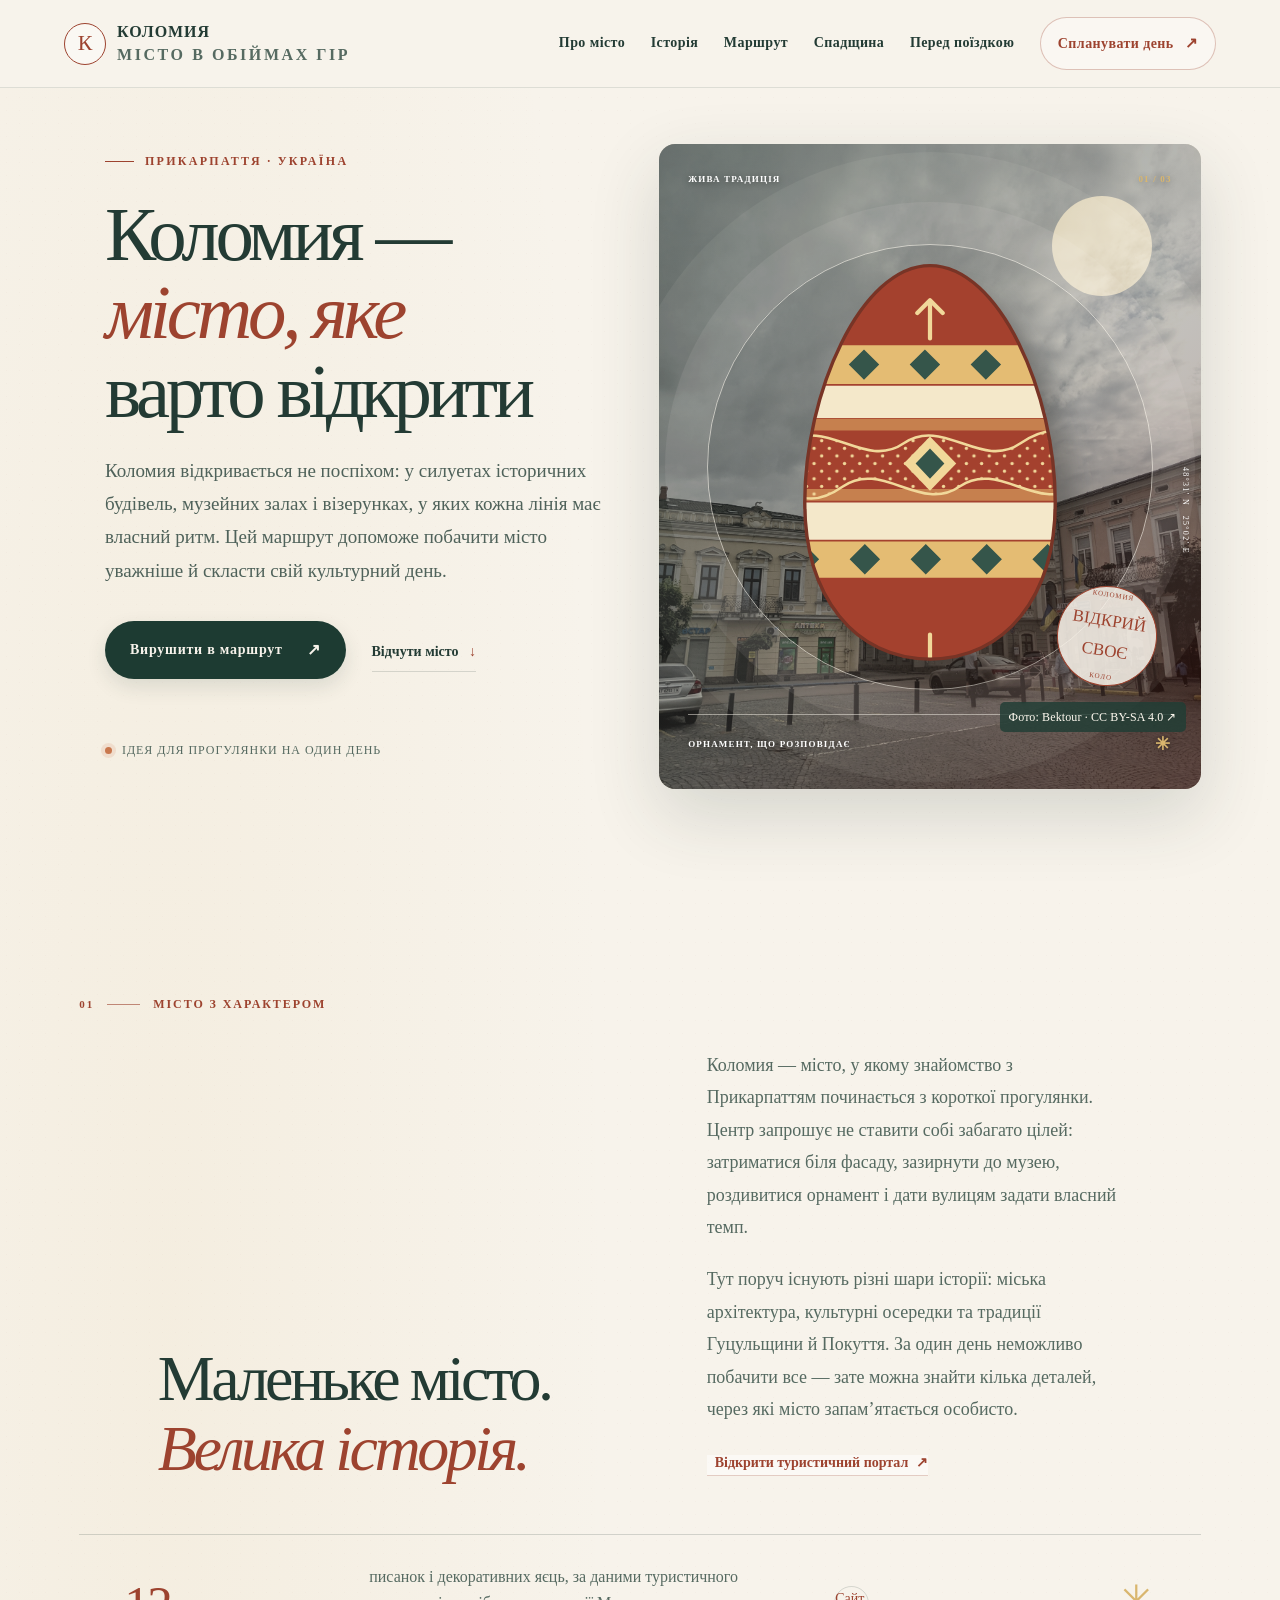
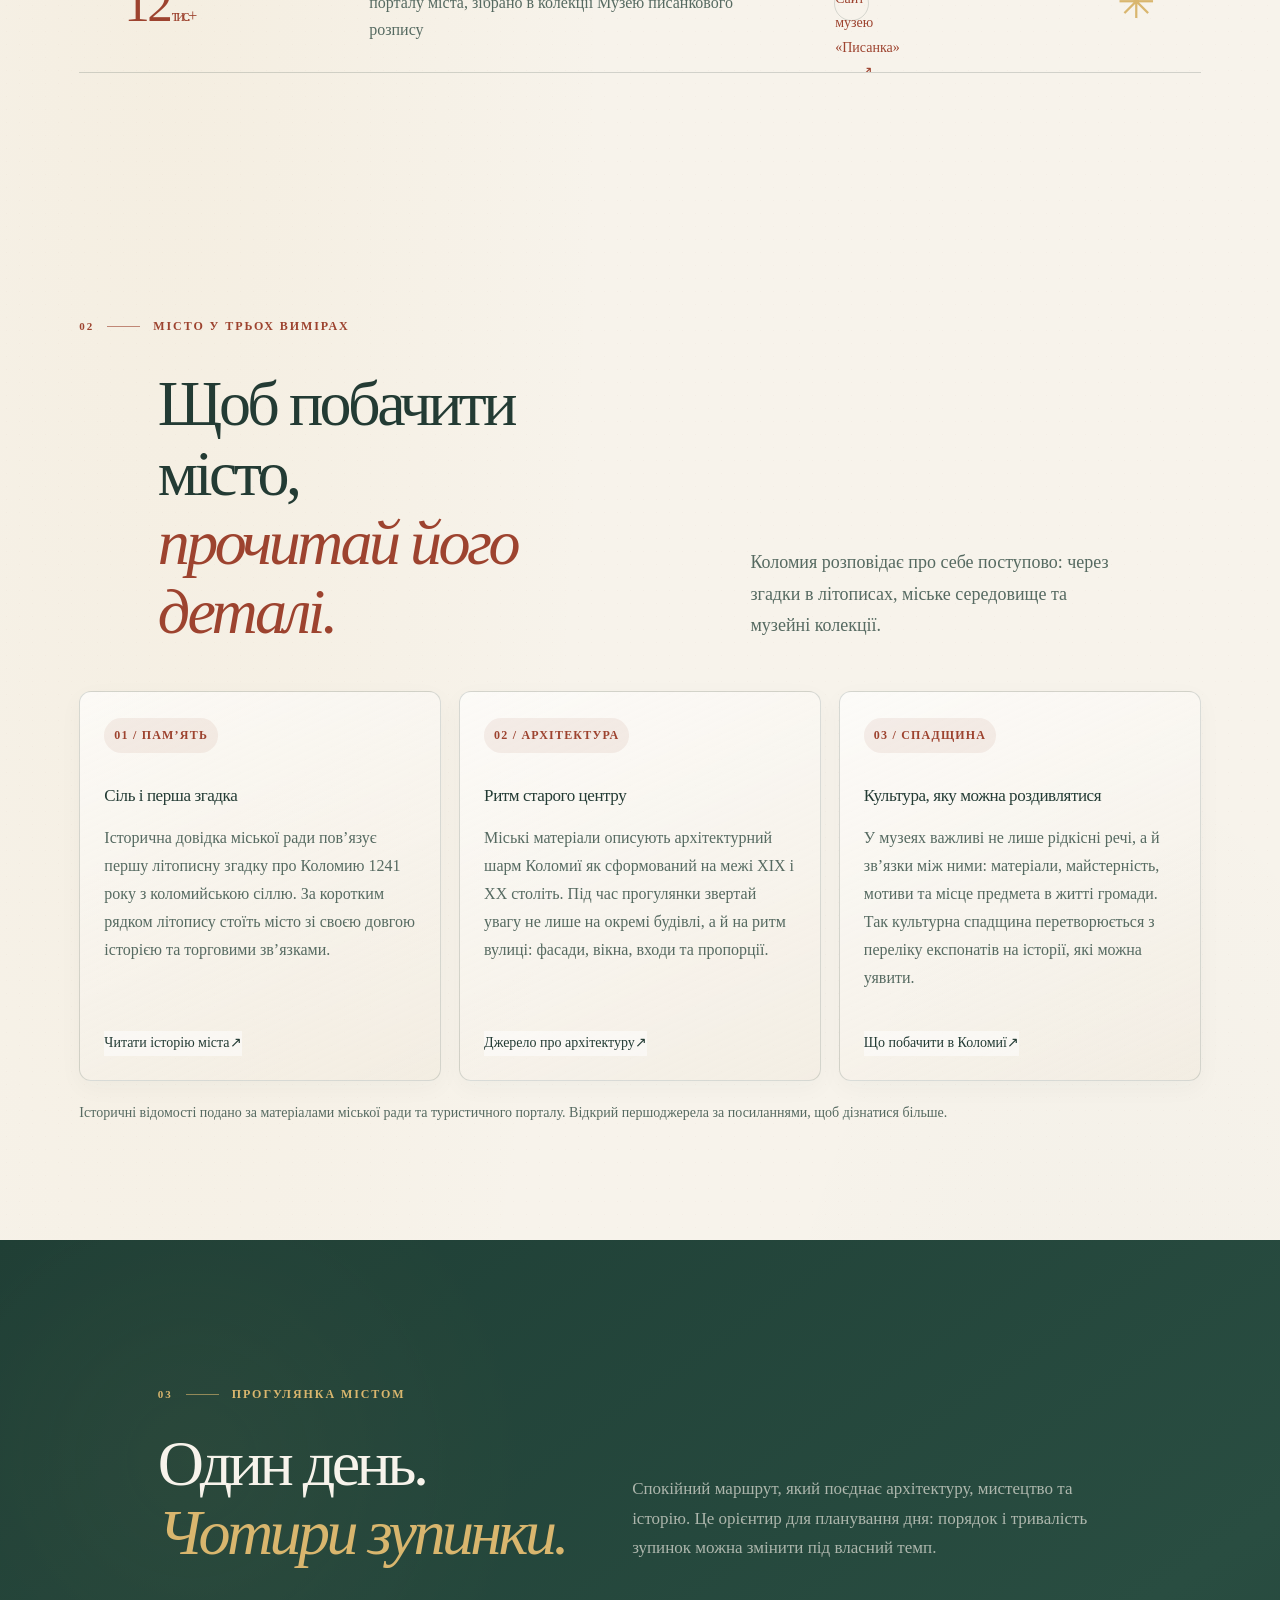
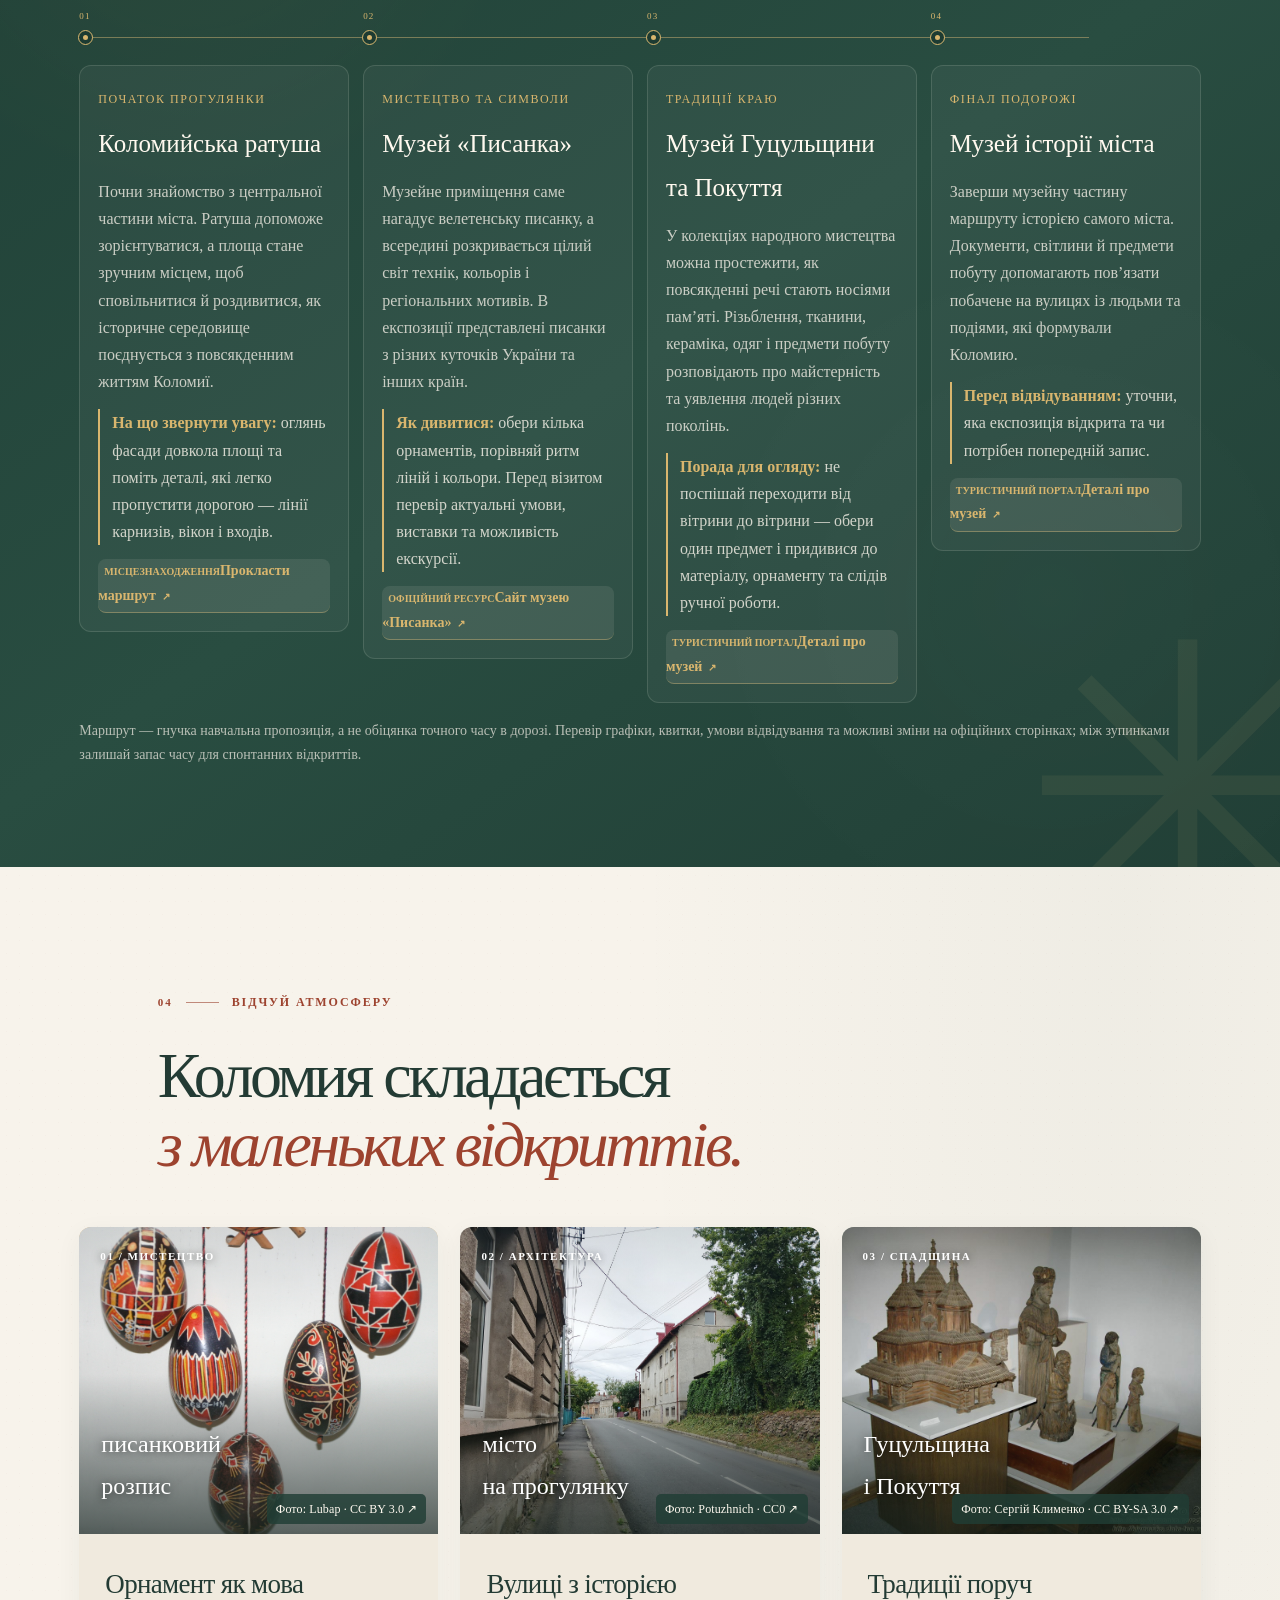
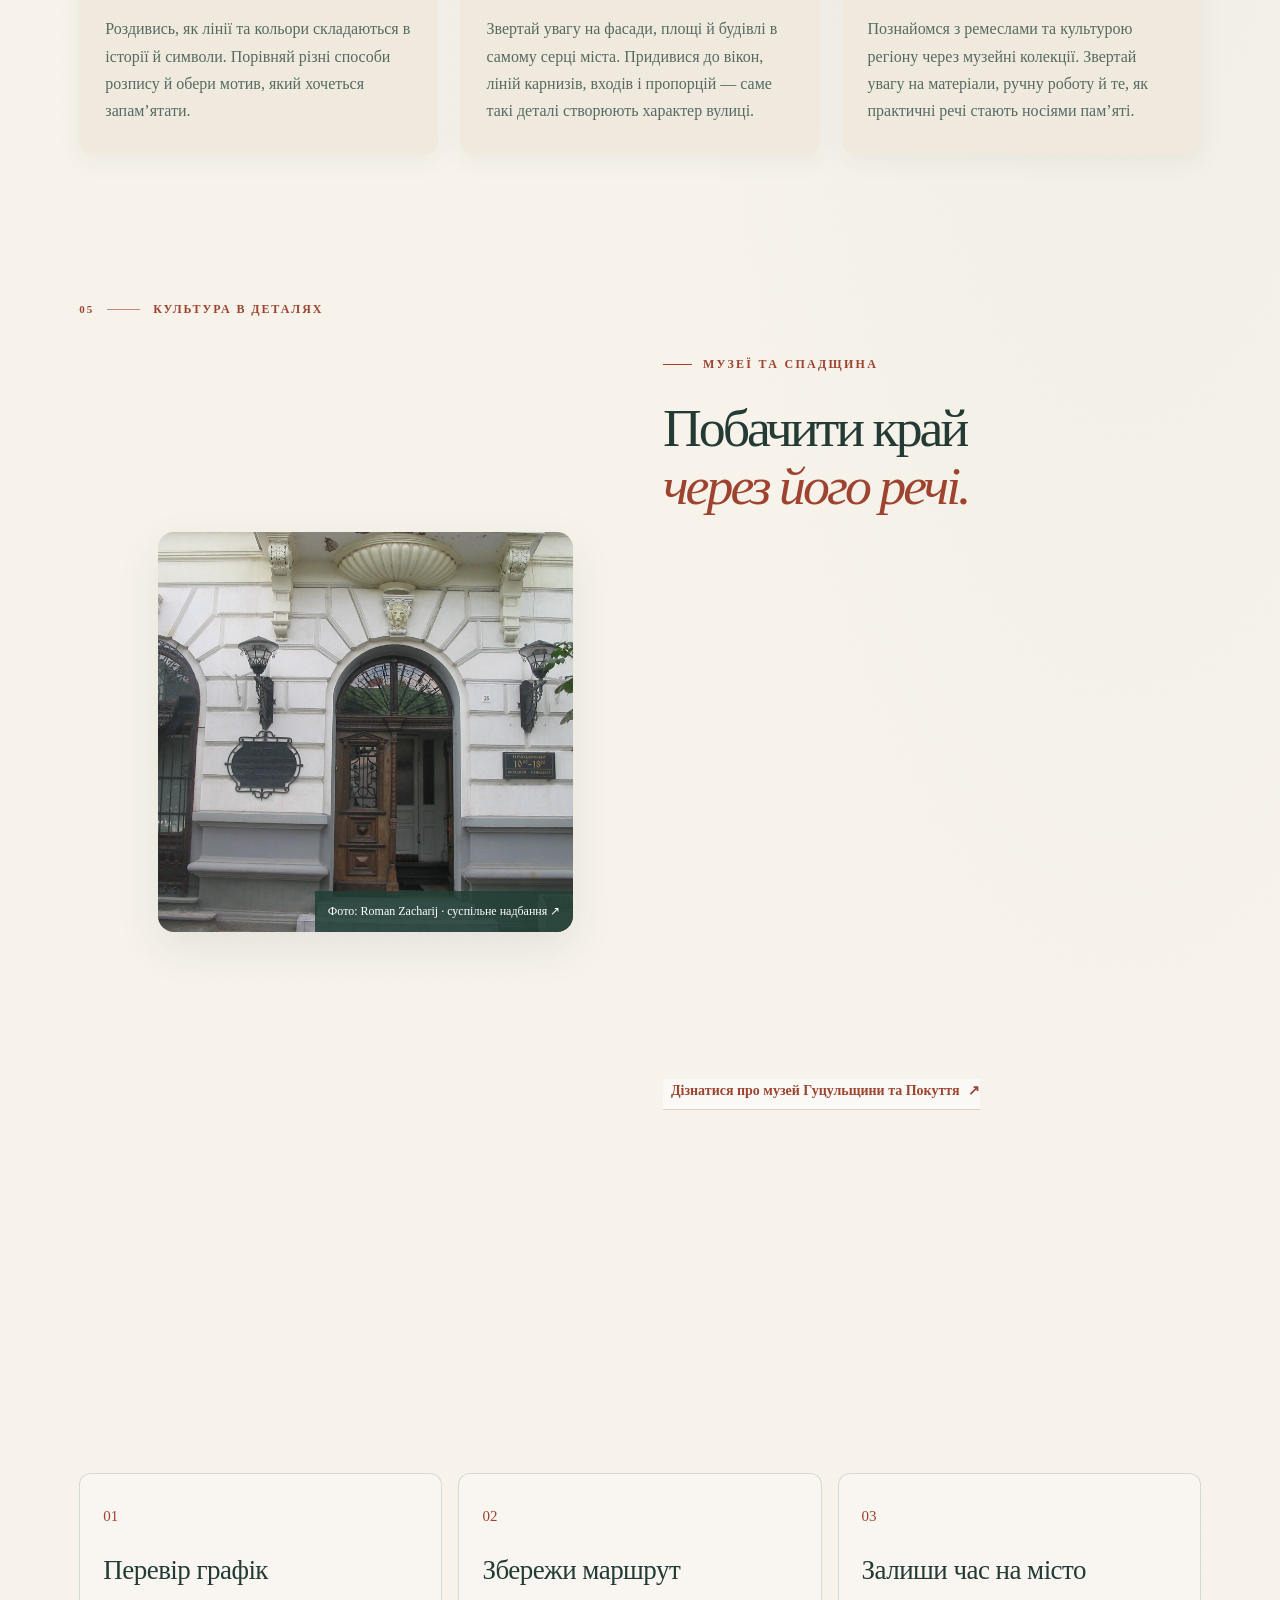
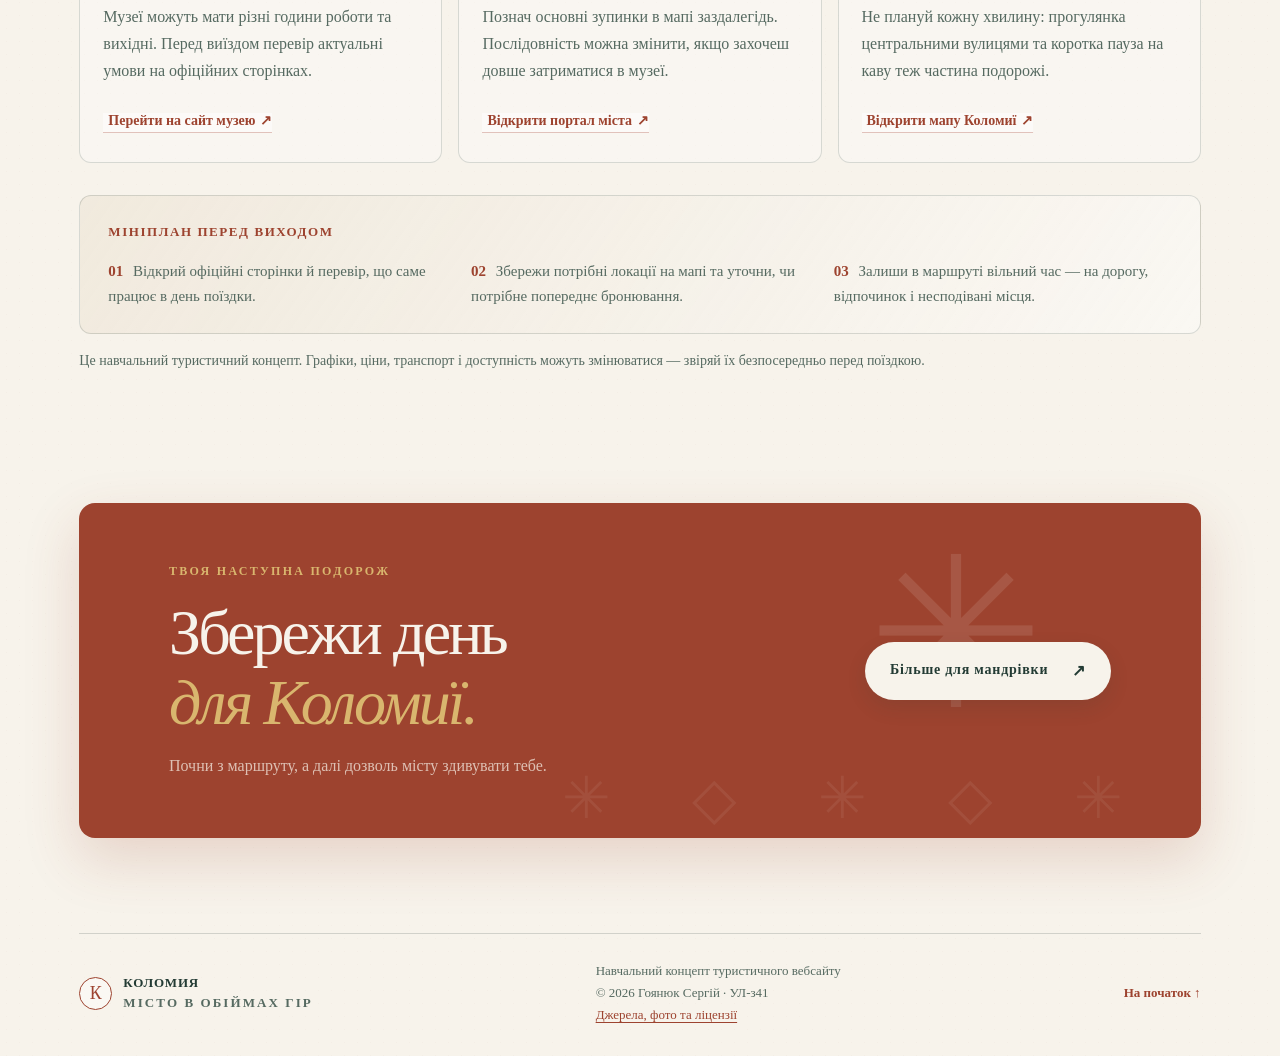
==== commit 27c5e899: "Refresh mobile arrow stylesheet cache" ====
--- a/index.html
+++ b/index.html
@@ -9,7 +9,7 @@
   <link rel="preconnect" href="https://fonts.googleapis.com">
   <link rel="preconnect" href="https://fonts.gstatic.com" crossorigin>
   <link href="https://fonts.googleapis.com/css2?family=DM+Sans:wght@400;500;600;700&family=Playfair+Display:wght@500;600;700&display=swap" rel="stylesheet">
-  <link rel="stylesheet" href="styles.css">
+  <link rel="stylesheet" href="styles.css?v=mobile-arrow-2">
   <script src="script.js" defer></script>
 </head>
 <body>
@@ -225,3 +225,4 @@
   </footer>
 </body>
 </html>
+
--- a/styles.css
+++ b/styles.css
@@ -1,3 +1,6 @@
+Warning: truncated output (original token count: 14406)
+Total output lines: 817
+
 :root {
   --paper: #f6f1e8;
   --paper-deep: #eee6d8;
@@ -269,107 +272,7 @@
   .visit-card + .visit-card { border-top: 1px solid var(--line); }
   .visit-card h3 { margin-top: 10px; }
   .visit-card p { min-height: 0; }
-  .plan-callout { width: 100%; min-height: 360px; margin-bottom: 0; padding: 46px 6vw; flex-direction: column; align-items: flex-start; justify-content: center; gap: 25px; }
-  .plan-content h2 { font-size: 48px; }
-  .plan-content > p:last-child { max-width: 270px; }
-  .plan-pattern { left: 15%; bottom: -12px; font-size: 42px; }
-  .plan-spark { right: -28px; top: 85px; font-size: 145px; }
-  .site-footer { min-height: 170px; padding-top: 25px; padding-bottom: 25px; display: grid; grid-template-columns: 1fr auto; gap: 19px; }
-  .site-footer > p { grid-column: 1 / -1; grid-row: 2; }
-  .back-top { grid-column: 2; grid-row: 1; }
-}
-@media (prefers-reduced-motion: reduce) { html { scroll-behavior: auto; } *, *::before, *::after { animation-duration: .01ms !important; animation-iteration-count: 1 !important; transition-duration: .01ms !important; scroll-behavior: auto !important; } .js-enabled .reveal { opacity: 1; transform: none; } }
-
-/* Quiet, editorial motion: depth on scroll and pointer feedback. */
-.scroll-progress { position: fixed; inset: 0 auto auto 0; z-index: 20; width: 100%; height: 2px; background: var(--red); transform: scaleX(0); transform-origin: left center; will-change: transform; pointer-events: none; }
-.site-header { position: sticky; top: 0; transition: background-color .35s ease, box-shadow .35s ease, height .35s ease; }
-.has-scrolled .site-header { background: rgba(246,241,232,.94); box-shadow: 0 8px 28px rgba(37,59,53,.055); backdrop-filter: blur(12px); }
-.hero-art { --pointer-x: 0px; --pointer-y: 0px; }
-.hero-photo { transform: translateY(var(--scroll-shift, 0px)) scale(1.035); transition: filter .7s ease; }
-.hero-art:hover .hero-photo { filter: sepia(.08) saturate(.86) brightness(.76); }
-.hero-egg { translate: calc(var(--pointer-x, 0px) * .65) calc(var(--pointer-y, 0px) * .65); }
-.art-sun { translate: calc(var(--pointer-x, 0px) * -.45) calc(var(--pointer-y, 0px) * -.45); }
-.art-stamp { transition: translate .5s cubic-bezier(.2,.7,.2,1), rotate .5s ease, box-shadow .5s ease; }
-.hero-art:hover .art-stamp { translate: -3px -4px; rotate: 5deg; box-shadow: 0 12px 28px rgba(32,30,24,.13); }
-.place-card, .visit-card { transform: perspective(900px) rotateX(var(--tilt-x, 0deg)) rotateY(var(--tilt-y, 0deg)); transform-style: preserve-3d; }
-.place-card:hover, .place-card:focus-within { transform: perspective(900px) translateY(-6px) rotateX(var(--tilt-x, 0deg)) rotateY(var(--tilt-y, 0deg)); }
-.visit-card { transition: transform .35s cubic-bezier(.2,.7,.2,1), background-color .35s ease; }
-.visit-card:hover { background-color: rgba(238,230,216,.5); }
-.route-stop:hover .stop-card h3 { color: var(--gold); transition: color .25s ease; }
-.route-stop .stop-card a, .visit-card a, .stop-card a { transition: color .25s ease, border-color .25s ease; }
-.route-stop .stop-card a:hover, .visit-card a:hover, .stop-card a:hover { color: #fff2d3; border-color: var(--gold); }
-.button { position: relative; overflow: hidden; }
-.button::after { content: ""; position: absolute; inset: 0; background: linear-gradient(110deg, transparent 25%, rgba(255,255,255,.18) 48%, transparent 70%); transform: translateX(-130%); transition: transform .65s ease; }
-.button:hover::after, .button:focus-visible::after { transform: translateX(130%); }
-.photo-credit { backdrop-filter: blur(8px); }
-@media (max-width: 640px) {
-  .site-header { position: sticky; }
-  .hero-egg, .art-sun { translate: none; }
-  .place-card, .visit-card, .place-card:hover, .place-card:focus-within { transform: none; }
-}
-@media (prefers-reduced-motion: reduce) {
-  .scroll-progress { display: none; }
-  .site-header { position: relative; }
-  .hero-photo { transform: none; }
-  .hero-egg, .art-sun, .art-stamp { translate: none; }
-}
-
-/* Smoother chapter reveals and restrained photo depth while scrolling. */
-.js-enabled .reveal { transition-duration: 1.05s; filter: blur(2px); }
-.js-enabled .reveal.is-visible { filter: blur(0); }
-.route-stop.reveal, .place-card.reveal, .visit-card.reveal { transition-delay: calc(var(--reveal-delay, 0ms) + var(--sequence, 0) * 55ms); }
-.hero-egg { scale: 1; transition: scale .95s cubic-bezier(.16,1,.3,1), filter .7s ease; }
-.hero-art:hover .hero-egg, .hero-art:focus-within .hero-egg { scale: 1.1; filter: drop-shadow(22px 34px 18px rgba(32,30,24,.34)); }
-.hero-art::after { transition: width .9s cubic-bezier(.16,1,.3,1), box-shadow .9s ease; }
-.hero-art:hover::after { box-shadow: 0 0 0 48px rgba(246,241,232,.09), 0 0 0 104px rgba(246,241,232,.07); }
-.motion-panel { --panel-shift: 0px; }
-.motion-panel img { translate: 0 var(--panel-shift); transition: translate .25s linear, transform .9s cubic-bezier(.2,.7,.2,1), filter .7s ease; }
-.place-card { transition-duration: .65s; }
-.place-card-copy { transition: transform .7s cubic-bezier(.16,1,.3,1); }
-.place-card:hover .place-card-copy { transform: translateY(-2px); }
-.story-photo figcaption { transition: padding .35s ease, background-color .35s ease; }
-.story-photo:hover figcaption { padding: 12px 15px; background: rgba(32,62,53,.94); }
-.section-kicker .kicker-rule { transform-origin: left center; transition: transform .8s cubic-bezier(.16,1,.3,1); }
-.section-kicker.reveal.is-visible .kicker-rule { transform: scaleX(1.25); }
-.fact-ornament { animation: ornament-turn 28s linear infinite; }
-@keyframes ornament-turn { to { transform: rotate(360deg); } }
-@media (prefers-reduced-motion: reduce) {
-  .fact-ornament { animation: none; }
-  .hero-egg { scale: 1; }
-  .motion-panel img { translate: none; }
-  .js-enabled .reveal { filter: none; }
-}
-
-/* Clear, generous external actions across every section. */
-.route-link {
-  width: 100%; min-height: 58px; margin-top: 10px; padding: 10px 12px 10px 14px;
-  display: flex !important; align-items: center; justify-content: space-between; gap: 10px;
-  color: var(--paper) !important; background: rgba(246,241,232,.075);
-  border: 1px solid rgba(223,189,123,.38); border-radius: 4px;
-  text-decoration: none; transition: background-color .35s ease, border-color .35s ease, transform .35s cubic-bezier(.16,1,.3,1), box-shadow .35s ease !important;
-}
-.route-link-copy { display: grid; gap: 3px; }
-.route-link-copy small { color: var(--gold); font: 700 8px/1.2 var(--sans); letter-spacing: .12em; }
-.route-link-copy strong { font: 600 11px/1.35 var(--sans); }
-.route-link .route-link-arrow, .action-arrow { flex: 0 0 31px; width: 31px; height: 31px; border: 1px solid currentColor; border-radius: 50%; display: grid; place-items: center; font-size: 14px; transition: transform .35s cubic-bezier(.16,1,.3,1), background-color .35s ease, color .35s ease; }
-.route-link:hover, .route-link:focus-visible { color: var(--green-deep) !important; background: var(--gold); border-color: var(--gold); transform: translateY(-3px); box-shadow: 0 9px 22px rgba(0,0,0,.14); }
-.route-link:hover .route-link-copy small, .route-link:focus-visible .route-link-copy small { color: var(--green-deep); }
-.route-link:hover .route-link-arrow, .route-link:focus-visible .route-link-arrow { transform: translate(2px,-2px); background: var(--green-deep); color: var(--paper); }
-.route-link:focus-visible, .action-link:focus-visible, .fact-action:focus-visible { outline: 3px solid var(--gold); outline-offset: 4px; }
-.action-link { width: fit-content; max-width: 100%; min-height: 48px; padding: 7px 9px 7px 15px; display: inline-flex !important; align-items: center; justify-content: space-between; gap: 15px; border: 1px solid rgba(164,65,46,.28); border-radius: 999px; color: var(--green-deep) !important; background: rgba(255,255,255,.28); font-size: 11px !important; font-weight: 700; line-height: 1.35; text-decoration: none; transition: background-color .35s ease, border-color .35s ease, transform .35s cubic-bezier(.16,1,.3,1), box-shadow .35s ease !important; }
-.action-link:hover { color: var(--green-deep) !important; background: #fffaf0; border-color: var(--gold); transform: translateY(-2px); box-shadow: 0 7px 18px rgba(37,59,53,.09); }
-.action-link .action-arrow { flex-basis: 30px; width: 30px; height: 30px; color: var(--red); }
-.action-link:hover .action-arrow { transform: translate(2px,-2px); background: var(--red); color: white; }
-.intro-text .action-link, .story-copy .action-link { margin-top: 8px; }
-.visit-card .action-link { width: 100%; margin-top: 2px; }
-.fact-strip { grid-template-columns: minmax(145px,220px) minmax(200px,1fr) auto auto; }
-.fact-action { min-height: 44px; padding: 6px 7px 6px 14px; display: inline-flex; align-items: center; gap: 12px; border: 1px solid rgba(164,65,46,.28); border-radius: 999px; color: var(--red); background: rgba(255,255,255,.28); font-size: 10px; font-weight: 700; white-space: nowrap; transition: background-color .3s ease, transform .3s ease, box-shadow .3s ease; }
-.fact-strip > .fact-action { width: auto; height: auto; display: inline-flex; place-items: initial; border-radius: 999px; }
-.fact-action > span:last-child { width: 29px; height: 29px; display: grid; place-items: center; border-radius: 50%; background: var(--red); color: white; font-size: 13px; transition: transform .3s ease; }
-.fact-action:hover { background: #fffaf0; transform: translateY(-2px); box-shadow: 0 7px 18px rgba(37,59,53,.09); }
-.fact-strip > .fact-action:hover { background: #fffaf0; color: var(--red); }
-.under-link.action-link { padding-bottom: 7px; border-bottom: 0; }
-.source-item a, .source-note a { display: inline-block; min-height: 30px; padding: 3px 2px; color: var(--red); font-weight: 700; text-decoration: underline; text-decoration-color: rgba(164,65,46,.38); text-underline-offset: 3px; transition: color .25s ease, text-decoration-color .25s ease; }
+  .plan-cal…2406 tokens truncated…}
 .source-item a:hover, .source-note a:hover { color: var(--green-deep); text-decoration-color: var(--gold); }
 .fact-action:hover > span:last-child { transform: translate(2px,-2px); }
 .route-stop { transition: filter .4s ease; }
@@ -620,3 +523,198 @@
 @media (prefers-reduced-motion: reduce) {
   .brand-mark, .city-story-card, .stop-card, .visit-card { transition: none; }
 }
+
+/* Mobile-only finishing pass. These rules intentionally leave tablet and desktop unchanged. */
+@media (max-width: 640px) {
+  html { scroll-padding-top: 82px; }
+  body { -webkit-text-size-adjust: 100%; }
+  .section-wrap { width: min(calc(100% - 36px), 560px); }
+  .site-header { height: 68px; padding-inline: 18px; }
+  .brand { gap: 9px; }
+  .brand-mark { width: 36px; height: 36px; font-size: 20px; }
+  .brand-name { font-size: 15px; }
+  .brand-name span { font-size: 8px; letter-spacing: .12em; }
+  .menu-toggle { width: 48px; height: 48px; border-radius: 14px; transition: background-color .25s ease, border-color .25s ease; }
+  .menu-toggle:focus-visible { outline: 3px solid var(--gold); outline-offset: 3px; }
+  .menu-toggle[aria-expanded="true"] { border-color: rgba(157,67,47,.38); background: rgba(157,67,47,.06); }
+  .main-nav {
+    display: none;
+    top: calc(100% + 8px);
+    left: 14px;
+    right: 14px;
+    max-height: 0;
+    overflow: hidden;
+    transform: translateY(-8px);
+    padding: 8px 16px;
+    gap: 2px;
+    border: 1px solid transparent;
+    border-radius: 16px;
+    box-shadow: 0 16px 38px rgba(35,59,52,.13);
+  }
+  .main-nav.is-open {
+    display: flex;
+    max-height: calc(100dvh - 90px);
+    overflow-y: auto;
+    transform: translateY(0);
+    border-color: var(--line);
+    padding: 10px 16px 14px;
+    animation: mobile-menu-in .24s ease-out both;
+  }
+  @keyframes mobile-menu-in { from { opacity: 0; transform: translateY(-8px); } to { opacity: 1; transform: translateY(0); } }
+  .main-nav a:not(.nav-cta) {
+    width: 100%;
+    min-height: 48px;
+    display: flex;
+    align-items: center;
+    padding: 10px 5px;
+    border-bottom: 1px solid rgba(35,59,52,.09);
+    font-size: 16px;
+  }
+  .main-nav a:not(.nav-cta)::after { display: none; }
+  .main-nav .nav-cta {
+    width: 100%;
+    min-height: 50px;
+    margin-top: 8px;
+    padding: 10px 13px;
+    display: flex;
+    align-items: center;
+    justify-content: space-between;
+    border-radius: 12px;
+    background: rgba(157,67,47,.06);
+  }
+  main[id], section[id], footer[id] { scroll-margin-top: 82px; }
+
+  .hero { padding-top: 34px; padding-bottom: 56px; gap: 24px; }
+  .hero h1 { font-size: clamp(46px, 12.3vw, 56px); line-height: 1.04; }
+  .hero-lead { max-width: 100%; font-size: 17px; line-height: 1.7; }
+  .hero-actions { display: grid; grid-template-columns: 1fr; gap: 11px; }
+  .hero-actions .button, .hero-actions .text-link { width: 100%; min-height: 52px; padding: 12px 16px; justify-content: space-between; }
+  .hero-art { width: 100%; height: clamp(300px, 92vw, 390px); min-height: 0; max-height: none; }
+  .hero-art::after { width: min(72%, 270px); height: auto; aspect-ratio: 1; }
+  .art-label { gap: 12px; font-size: 8px; letter-spacing: .1em; }
+  .art-label-top { top: 18px; left: 17px; right: 17px; }
+  .art-label-bottom { bottom: 21px; left: 17px; right: 17px; }
+  .art-coordinate { right: 6px; }
+  .hero-credit { right: 8px; bottom: 52px; }
+  .hero-bottomline { bottom: 17px; font-size: 9px; letter-spacing: .08em; }
+
+  .intro, .places { padding-top: 68px; padding-bottom: 70px; }
+  .intro-grid h2, .route-heading h2, .places-heading h2, .story-copy h2,
+  .visit-heading h2, .plan-content h2, .city-story-heading h2 {
+    font-size: clamp(36px, 10.2vw, 43px);
+    line-height: 1.12;
+  }
+  .intro-text { margin-top: 18px; font-size: 16px; line-height: 1.75; }
+  .intro-text p { margin-bottom: 17px; }
+  .action-link, .route-link { min-height: 54px; }
+  .fact-strip { grid-template-columns: minmax(90px, auto) 1fr; gap: 10px 14px; padding: 19px 0; }
+  .fact-number { font-size: 40px; }
+  .fact-strip p { grid-column: 1 / -1; grid-row: 2; font-size: 15px; line-height: 1.65; }
+  .fact-strip > .fact-action, .fact-action { width: 100%; min-height: 50px; grid-column: 1 / -1; grid-row: 3; justify-self: stretch; justify-content: space-between; white-space: normal; }
+
+  .route-section { padding: 68px 0 62px; }
+  .route-heading { margin-bottom: 34px; }
+  .route-heading > p { font-size: 16px; line-height: 1.7; }
+  .route-line { gap: 7px; }
+  .route-stop { padding-bottom: 24px; }
+  .stop-card { padding-left: 8px; }
+  .stop-card h3 { font-size: 23px; line-height: 1.2; }
+  .stop-card > p:not(.stop-time) { font-size: 16px; line-height: 1.65; }
+  .route-link { padding: 10px 12px; }
+  .route-link-copy small { font-size: 10px; }
+  .route-link-copy strong { font-size: 14px; }
+  .route-footnote, .visit-note, .city-story-note { font-size: 14px; line-height: 1.65; }
+
+  .places-heading { margin-bottom: 26px; }
+  .place-grid { gap: 15px; }
+  .card-visual { height: auto; min-height: 0; aspect-ratio: 1.22; }
+  .photo-visual .visual-number { top: 16px; left: 16px; font-size: 10px; }
+  .photo-visual .visual-caption { left: 17px; bottom: 22px; font-size: 22px; }
+  .photo-credit { max-width: calc(100% - 18px); right: 9px; bottom: 8px; padding: 6px 8px; font-size: 10px; }
+  .place-card-copy { padding: 20px 18px 22px; }
+  .place-card-copy h3 { font-size: 24px; }
+  .place-card-copy p { font-size: 16px; line-height: 1.65; }
+
+  .story-section { padding-top: 10px; padding-bottom: 72px; }
+  .story-grid { margin-top: 24px; gap: 24px; }
+  .story-photo { min-height: 0; aspect-ratio: 1.08; }
+  .story-photo figcaption { max-width: 100%; padding: 8px 10px; font-size: 10px; line-height: 1.4; }
+  .story-copy h2 { margin-bottom: 18px; }
+  .story-copy > p:not(.eyebrow) { font-size: 16px; line-height: 1.75; }
+  .story-copy .action-link { width: 100%; }
+
+  .visit-section { padding-bottom: 68px; }
+  .visit-heading { margin: 24px 0 24px; }
+  .visit-heading > p { font-size: 16px; line-height: 1.65; }
+  .visit-card, .visit-card + .visit-card { padding: 20px 0; }
+  .visit-card h3 { margin: 10px 0 7px; font-size: 24px; }
+  .visit-card p { margin-bottom: 16px; font-size: 16px; line-height: 1.65; }
+  .visit-card .action-link { min-height: 54px; }
+  .prepare-strip { margin-top: 22px; padding: 19px 16px; gap: 12px; }
+  .prepare-strip p { font-size: 15px; line-height: 1.6; }
+
+  .plan-callout { min-height: 0; margin-bottom: 44px; padding: 32px 22px; gap: 19px; }
+  .plan-content h2 { font-size: clamp(38px, 10.5vw, 46px); }
+  .plan-content > p:last-child { max-width: 100%; font-size: 16px; line-height: 1.6; }
+  .plan-callout > .button { width: 100%; min-height: 54px; justify-content: space-between; padding-inline: 17px; }
+  .plan-pattern { left: 3%; bottom: -6px; font-size: 36px; }
+  .plan-spark { right: -58px; top: 74px; font-size: 130px; }
+
+  .site-footer { min-height: 0; padding-top: 22px; padding-bottom: 26px; grid-template-columns: 1fr auto; align-items: start; gap: 13px 10px; }
+  .site-footer > p { grid-column: 1 / -1; grid-row: 2; font-size: 13px; line-height: 1.7; }
+  .site-footer > p a { display: inline-flex; min-height: 44px; align-items: center; }
+  .back-top { grid-column: 2; grid-row: 1; min-height: 44px; display: inline-flex; align-items: center; font-size: 13px; }
+  .section-kicker { font-size: 10px; letter-spacing: .12em; }
+
+  /* Keep scroll reveals quick and parallax still on phones. */
+  .js-enabled .reveal { transition-duration: .45s; transition-delay: 0ms !important; filter: none; transform: translateY(12px); }
+  .js-enabled .reveal.is-visible { transform: none; }
+  .hero-photo { transform: scale(1.035); }
+  .motion-panel img { translate: none !important; }
+}
+
+@media (max-width: 640px) and (hover: none) {
+  .place-card:hover, .place-card:focus-within { transform: none; }
+  .place-card:hover .photo-visual img { transform: none; filter: none; }
+  .visit-card:hover, .route-stop:hover .stop-card { transform: none; }
+  .route-stop:hover .stop-dot { transform: none; box-shadow: none; }
+  .hero-art:hover .hero-photo { filter: sepia(.16) saturate(.72) brightness(.72); }
+  .hero-art:hover .hero-egg { scale: 1; filter: drop-shadow(20px 28px 12px rgba(32,30,24,.3)); }
+  .hero-art:hover .art-stamp { translate: none; rotate: 9deg; box-shadow: 0 12px 32px rgba(32,30,24,.15); }
+}
+
+/* Draw external-link arrows with CSS on phones, avoiding platform emoji glyphs. */
+@media (max-width: 640px) {
+  .route-link .route-link-arrow,
+  .action-link .action-arrow {
+    position: relative;
+    font-size: 0;
+    color: currentColor;
+  }
+
+  .route-link .route-link-arrow::before,
+  .action-link .action-arrow::before {
+    content: "";
+    position: absolute;
+    top: 8px;
+    right: 8px;
+    width: 8px;
+    height: 8px;
+    border-top: 2px solid currentColor;
+    border-right: 2px solid currentColor;
+  }
+
+  .route-link .route-link-arrow::after,
+  .action-link .action-arrow::after {
+    content: "";
+    position: absolute;
+    left: 8px;
+    bottom: 8px;
+    width: 13px;
+    height: 2px;
+    background: currentColor;
+    transform: rotate(-45deg);
+    transform-origin: center;
+  }
+}
+
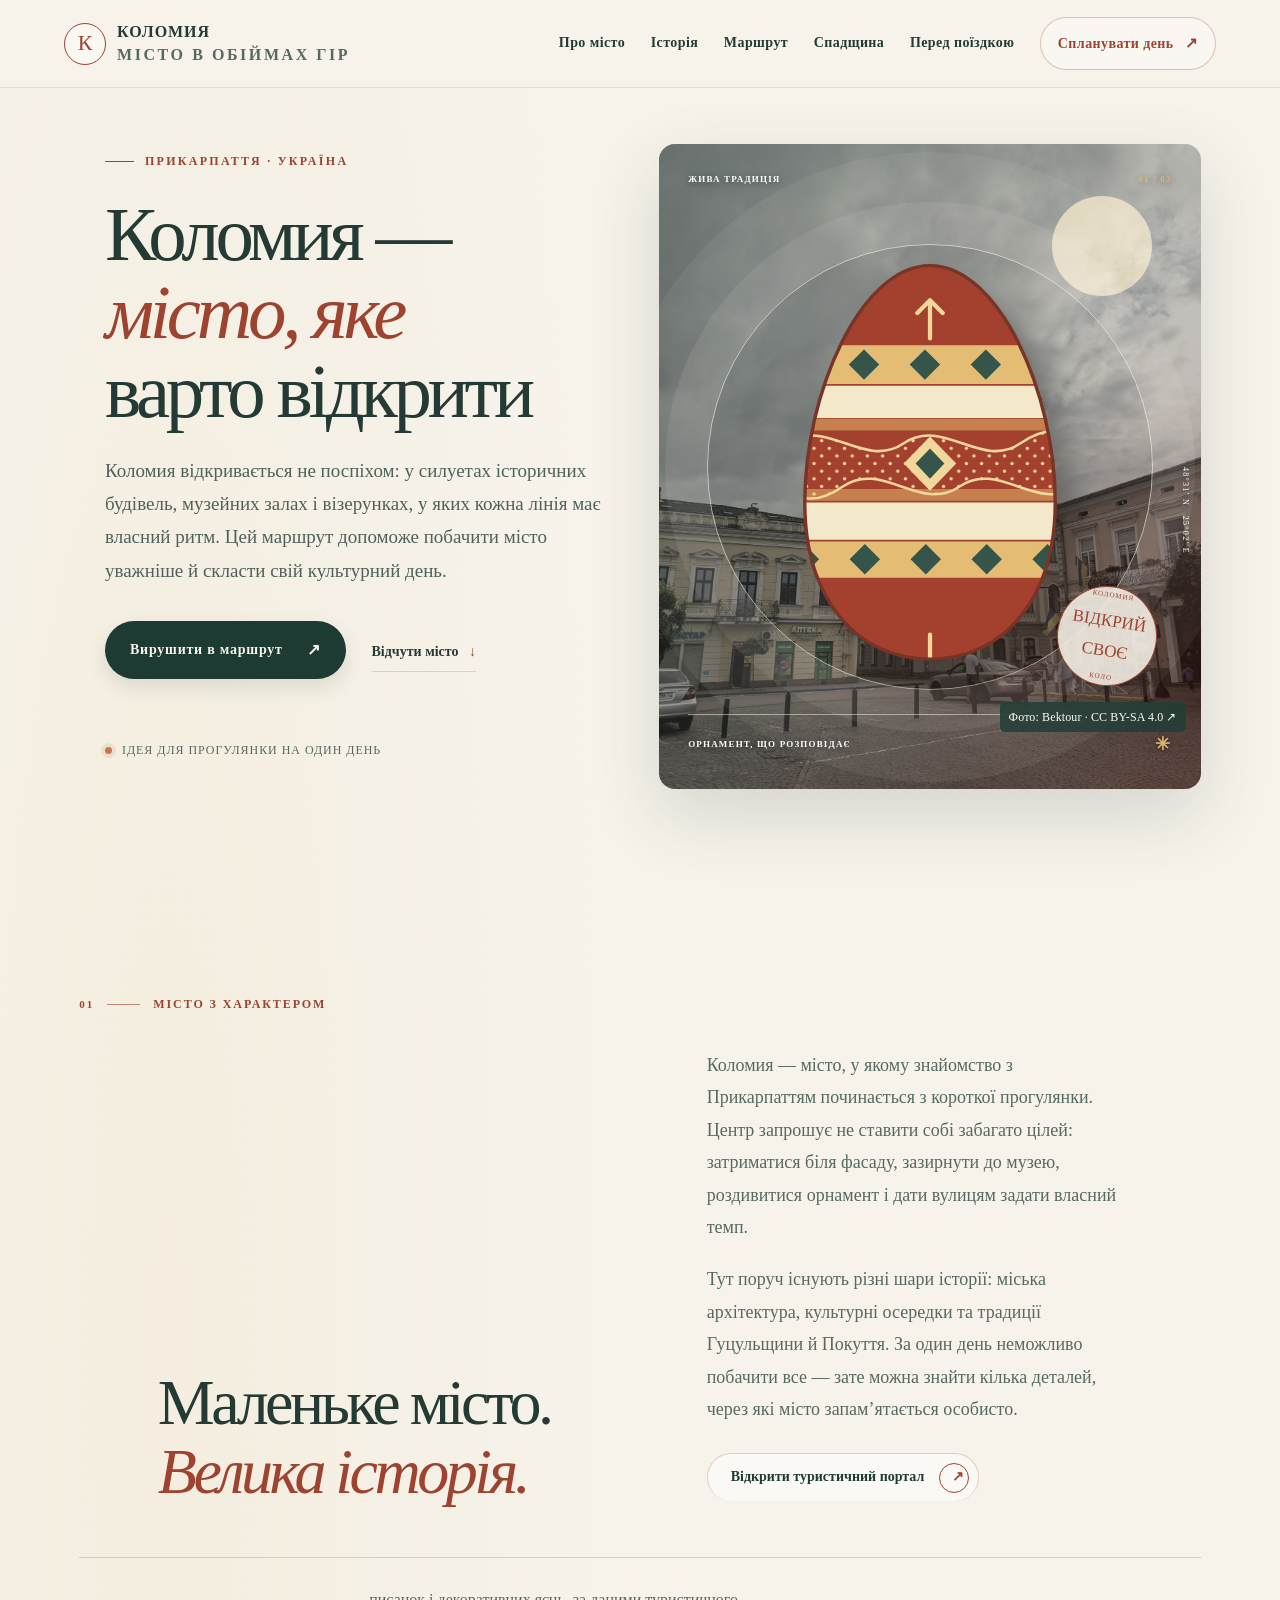
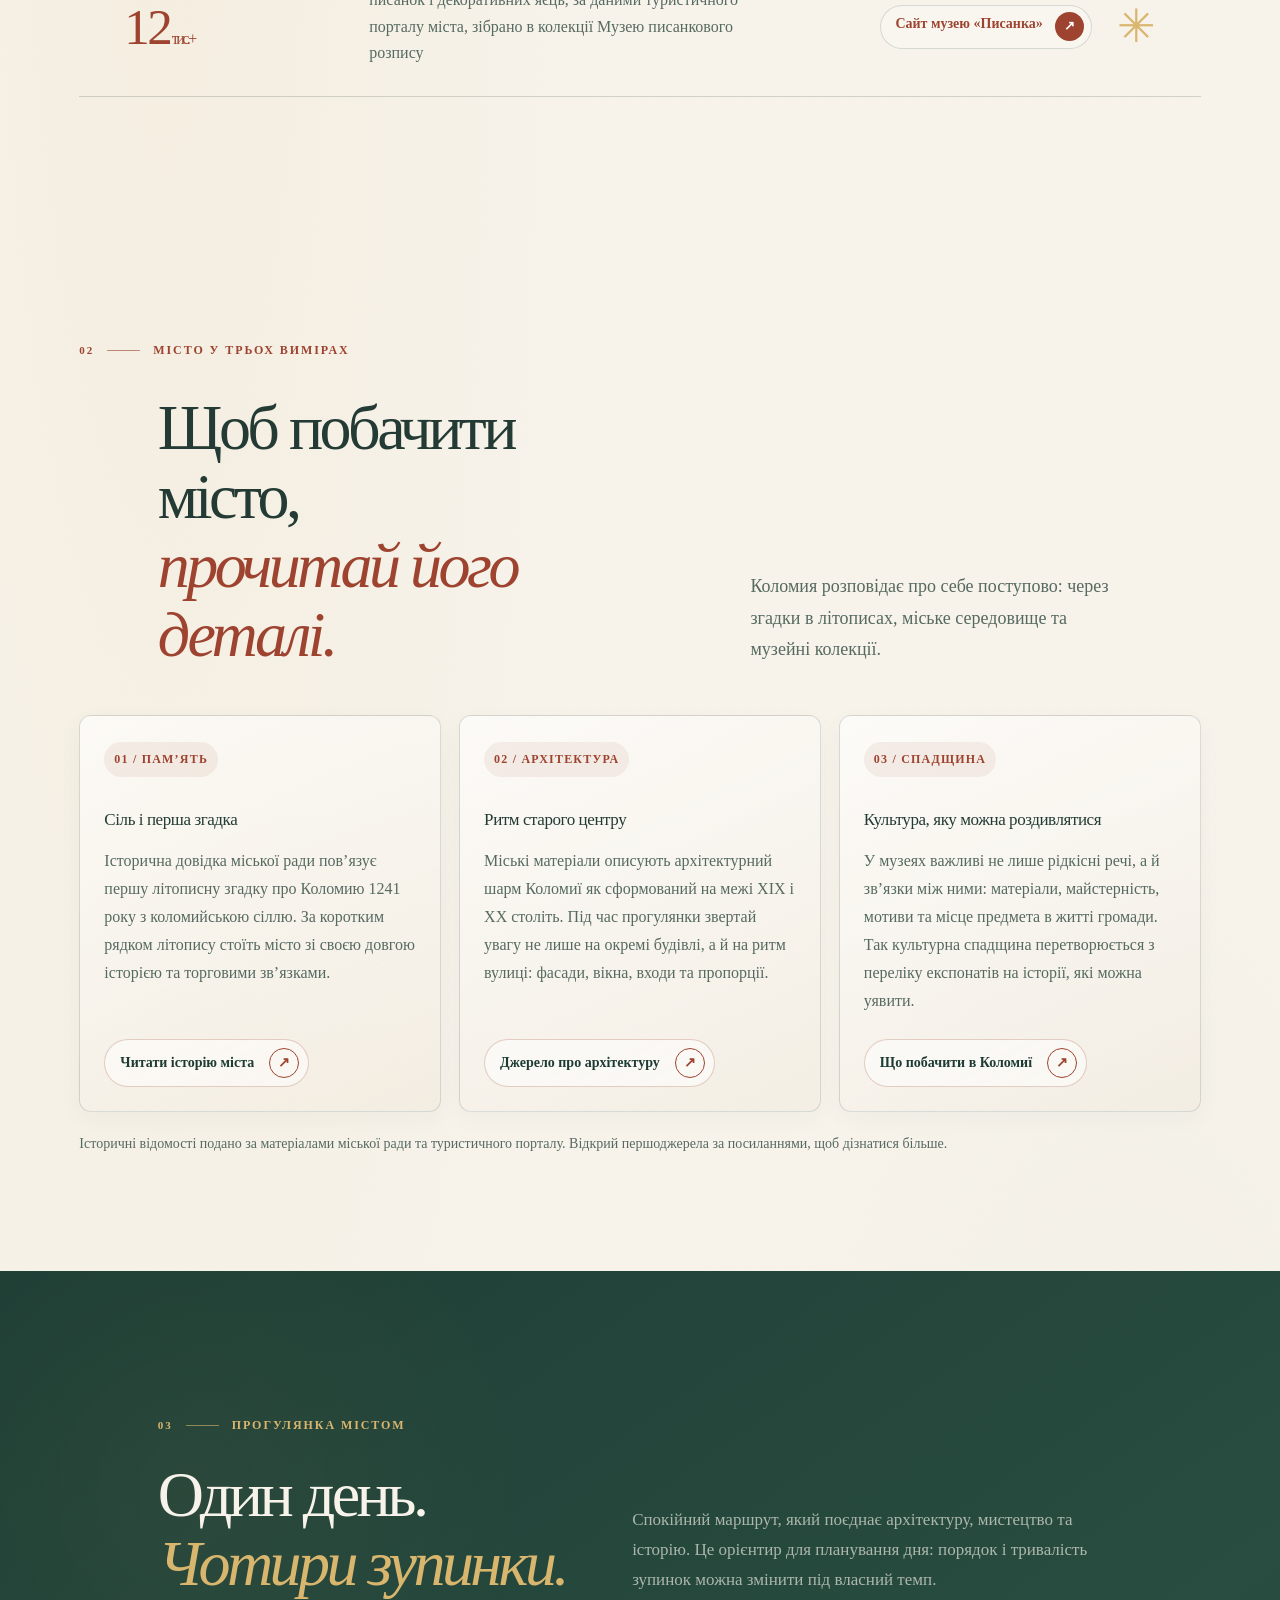
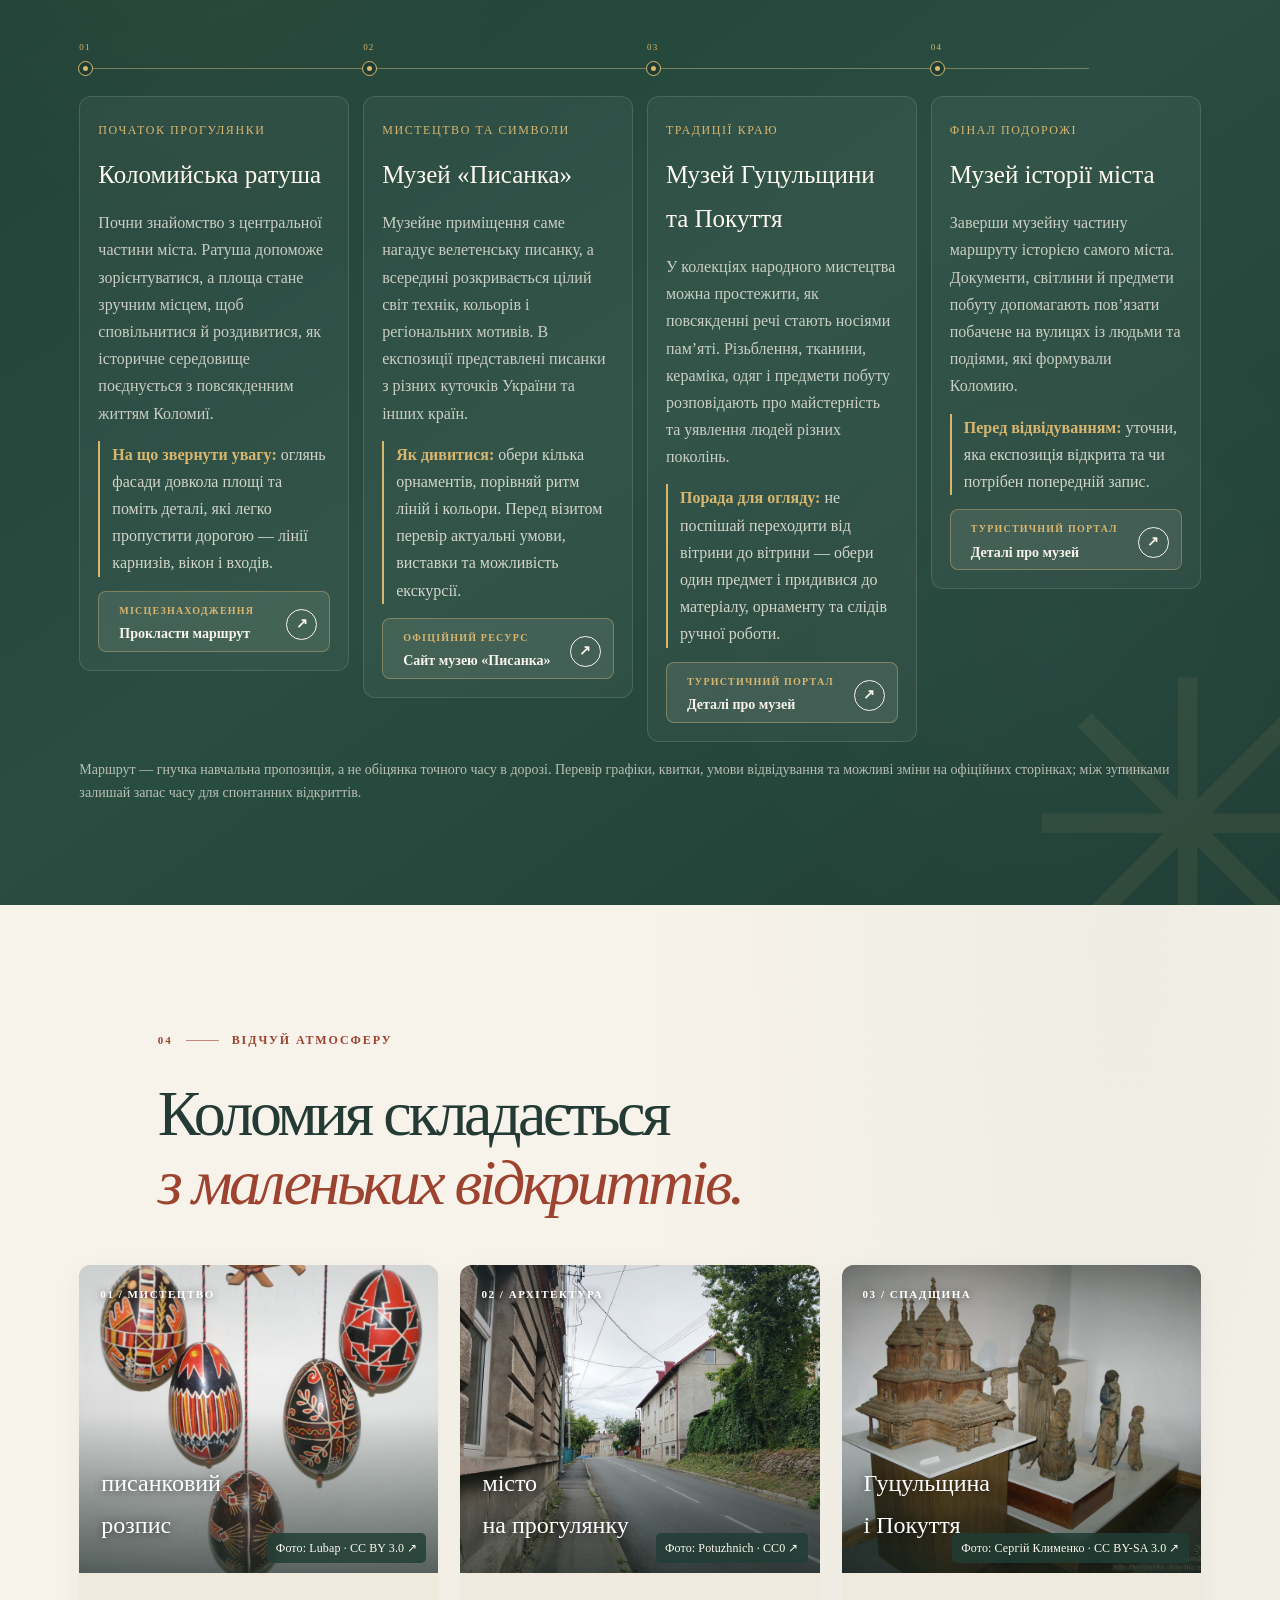
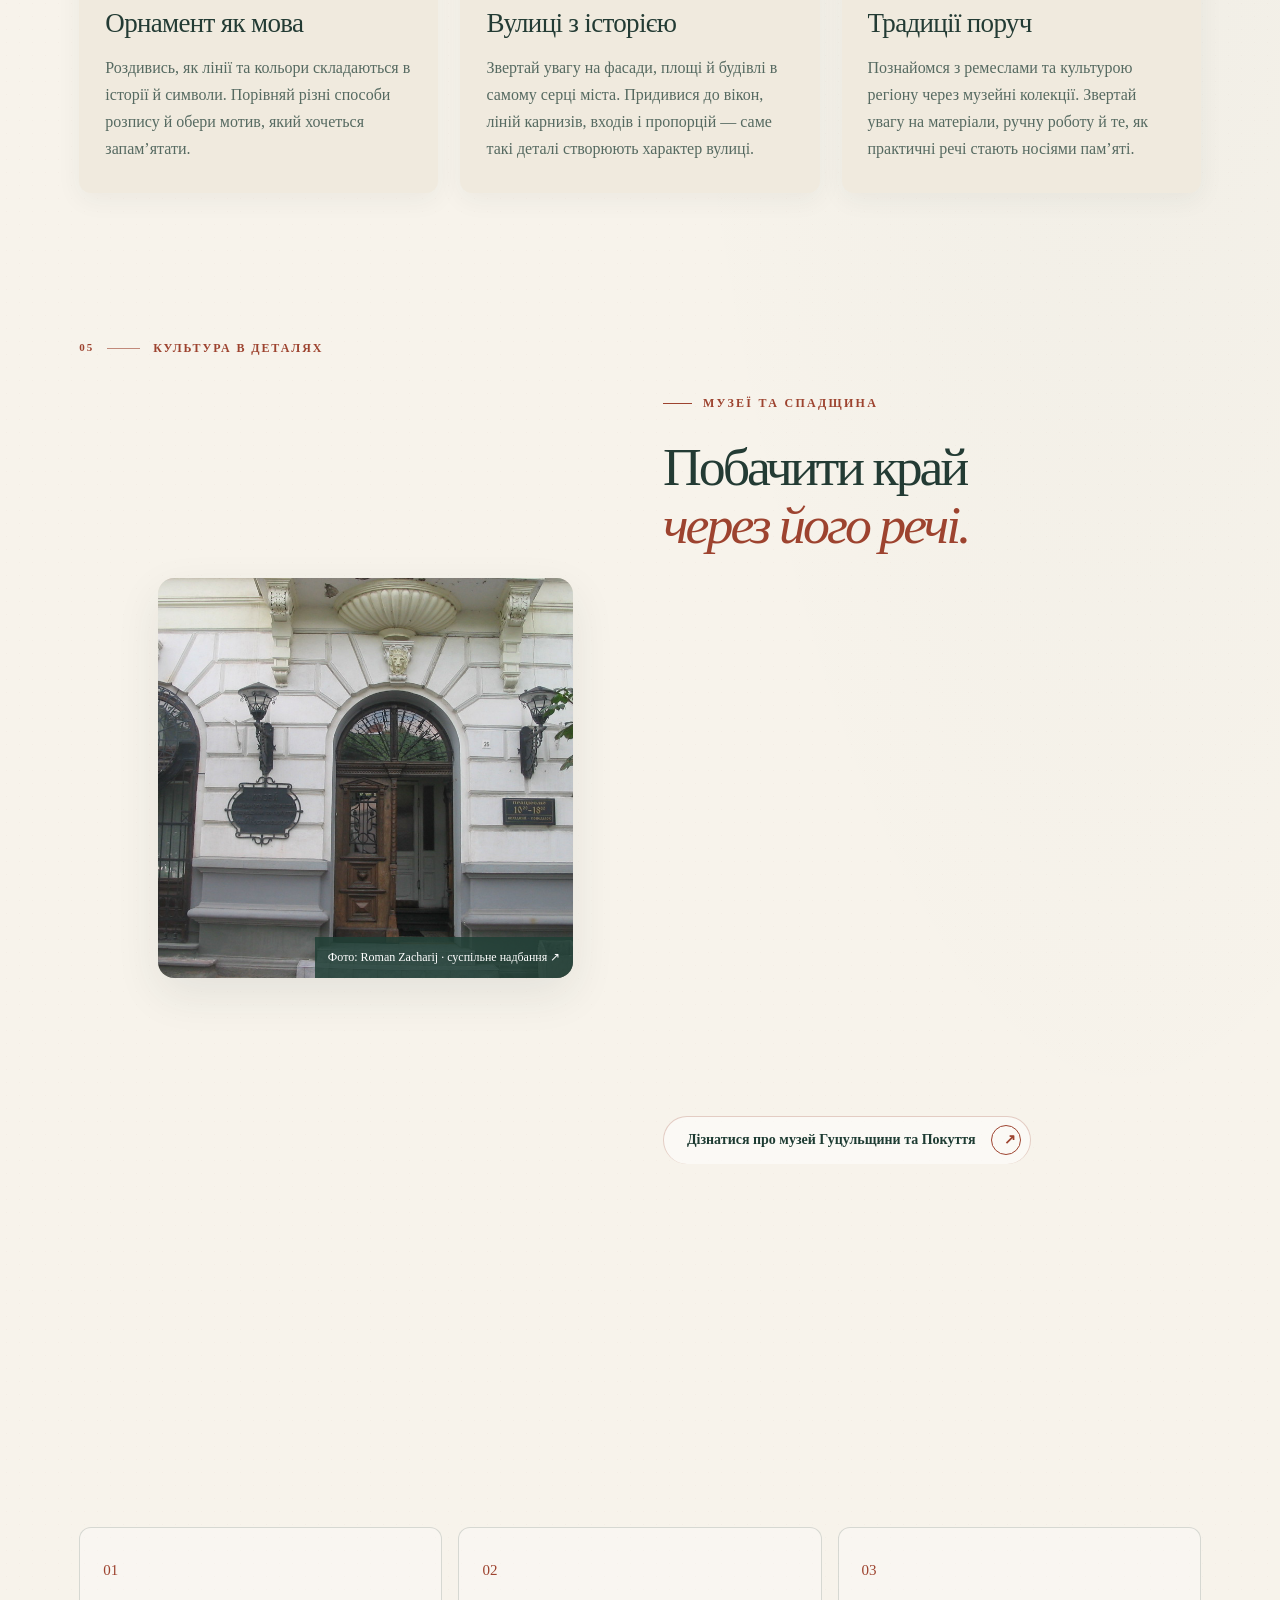
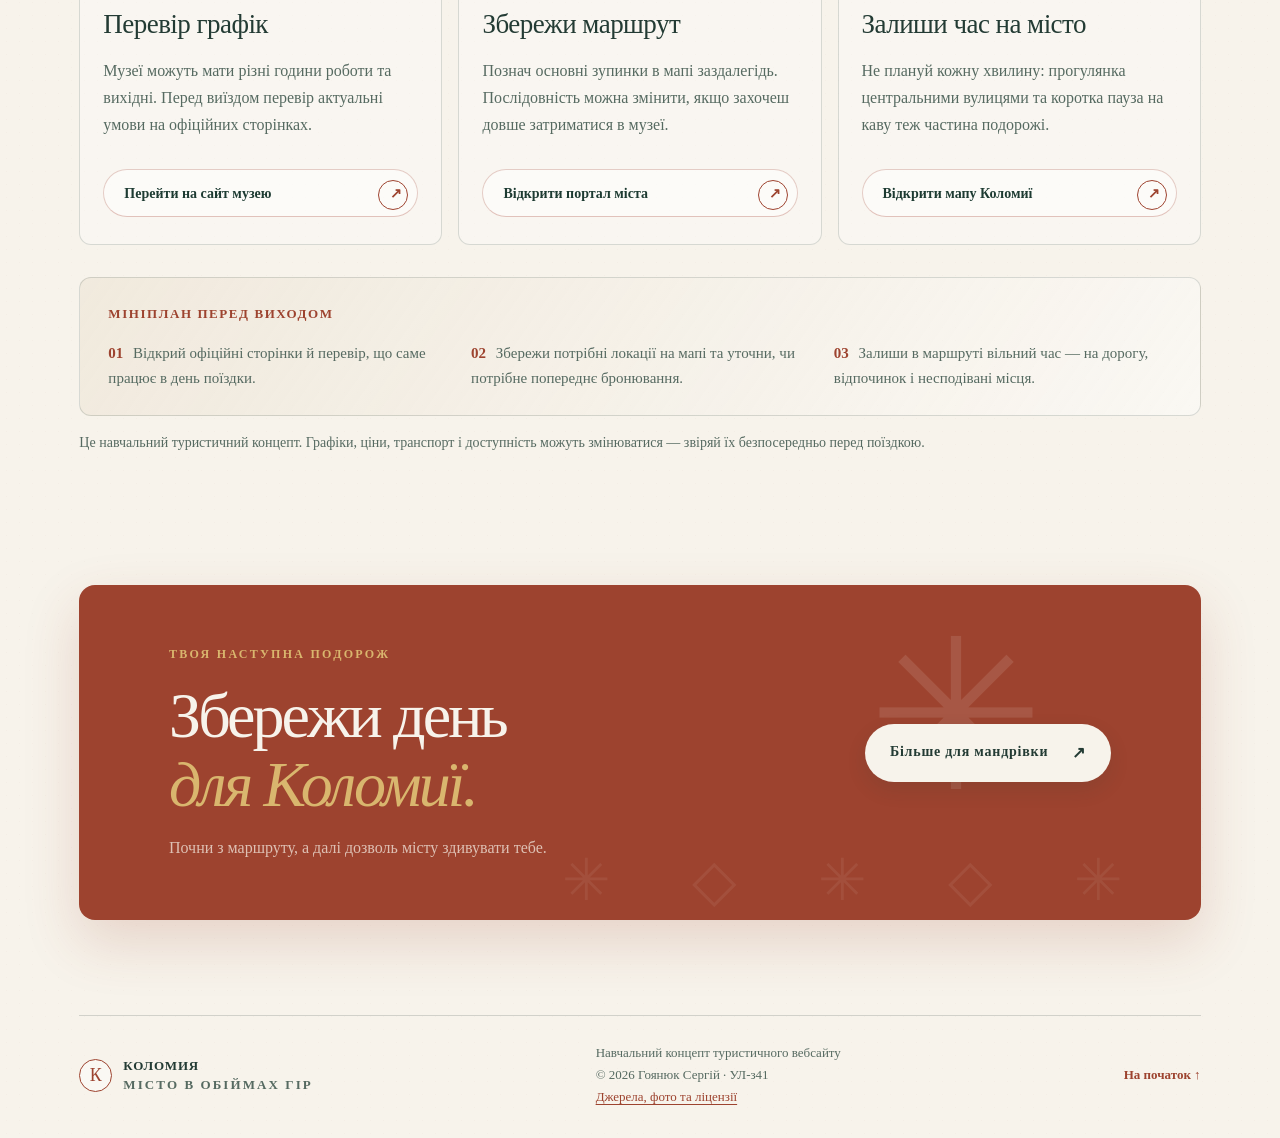
==== commit 5d8392de: "Prevent mobile load scroll jumps" ====
--- a/index.html
+++ b/index.html
@@ -5,11 +5,21 @@
   <meta name="viewport" content="width=device-width, initial-scale=1">
   <meta name="theme-color" content="#f6f1e8">
   <meta name="description" content="Одноденний маршрут Коломиєю: писанкове мистецтво, гуцульська культура, архітектура та затишні вулички міста.">
+  <script>
+    // On phones, prevent a fresh visit or reload from jumping to an old scroll position.
+    if (window.matchMedia('(max-width: 640px)').matches) {
+      const pageNavigation = performance.getEntriesByType('navigation')[0];
+      if (!pageNavigation || pageNavigation.type !== 'back_forward') {
+        if ('scrollRestoration' in history) history.scrollRestoration = 'manual';
+        if (location.hash) history.replaceState(null, '', location.pathname + location.search);
+      }
+    }
+  </script>
   <title>Коломия — місто, яке варто відкрити</title>
   <link rel="preconnect" href="https://fonts.googleapis.com">
   <link rel="preconnect" href="https://fonts.gstatic.com" crossorigin>
   <link href="https://fonts.googleapis.com/css2?family=DM+Sans:wght@400;500;600;700&family=Playfair+Display:wght@500;600;700&display=swap" rel="stylesheet">
-  <link rel="stylesheet" href="styles.css?v=mobile-arrow-2">
+  <link rel="stylesheet" href="styles.css?v=mobile-layout-3">
   <script src="script.js" defer></script>
 </head>
 <body>
--- a/styles.css
+++ b/styles.css
@@ -1,5 +1,5 @@
-Warning: truncated output (original token count: 14406)
-Total output lines: 817
+Warning: truncated output (original token count: 14310)
+Total output lines: 798
 
 :root {
   --paper: #f6f1e8;
@@ -272,7 +272,93 @@
   .visit-card + .visit-card { border-top: 1px solid var(--line); }
   .visit-card h3 { margin-top: 10px; }
   .visit-card p { min-height: 0; }
-  .plan-cal…2406 tokens truncated…}
+  .plan-callout { width: 100%; min-height: 360px; margin-bottom: 0; padding: 46px 6vw; flex-direction: column; align-items: flex-start; justify-content: center; gap: 25px; }
+  .plan-content h2 { font-size: 48px; }
+  .plan-content > p:last-child { max-width: 270px; }
+  .plan-pattern { left: 15%; bottom: -12px; font-size: 42px; }
+  .plan-spark { right: -28px; top: 85px; font-size: 145px; }
+  .site-footer { min-height: 170px; padding-top: 25px; padding-bottom: 25px; display: grid; grid-template-columns: 1fr auto; gap: 19px; }
+  .site-footer > p { grid-column: 1 / -1; grid-row: 2; }
+  .back-top { grid-column: 2; grid-row: 1; }
+}
+@media (prefers-reduced-motion: reduce) { html { scroll-behavior: auto; } *, *::before, *::after { animation-duration: .01ms !important; animation-iteration-count: 1 !important; transition-duration: .01ms !important; scroll-behavior: auto !important; } .js-enabled .reveal { opacity: 1; transform: none; } }
+
+/* Quiet, editorial motion: depth on scroll and pointer feedback. */
+.scroll-progress { position: fixed; inset: 0 auto auto 0; z-index: 20; width: 100%; height: 2px; background: var(--red); transform: scaleX(0); transform-origin: left center; will-change: transform; pointer-events: none; }
+.site-header { position: sticky; top: 0; transition: background-color .35s ease, box-shadow .35s ease, height .35s ease; }
+.has-scrolled .site-header { background: rgba(246,241,232,.94); box-shadow: 0 8px 28px rgba(37,59,53,.055); backdrop-filter: blur(12px); }
+.hero-art { --pointer-x: 0px; --pointer-y: 0px; }
+.hero-photo { transform: translateY(var(--scroll-shift, 0px)) scale(1.035); transition: filter .7s ease; }
+.hero-art:hover .hero-photo { filter: sepia(.08) saturate(.86) brightness(.76); }
+.hero-egg { translate: calc(var(--pointer-x, 0px) * .65) calc(var(--pointer-y, 0px) * .65); }
+.art-sun { translate: calc(var(--pointer-x, 0px) * -.45) calc(var(--pointer-y, 0px) * -.45); }
+.art-stamp { transition: translate .5s cubic-bezier(.2,.7,.2,1), rotate .5s ease, box-shadow .5s ease; }
+.hero-art:hover .art-stamp { translate: -3px -4px; rotate: 5deg; box-shadow: 0 12px 28px rgba(32,30,24,.13); }
+.place-card, .visit-card { transform: perspective(900px) rotateX(var(--tilt-x, 0deg)) rotateY(var(--tilt-y, 0deg)); transform-style: preserve-3d; }
+.place-card:hover, .place-card:focus-within { transform: perspective(900px) translateY(-6px) rotateX(var(--tilt-x, 0deg)) rotateY(var(--tilt-y, 0deg)); }
+.visit-card { transition: transform .35s cubic-bezier(.2,.7,.2,1), background-color .35s ease; }
+.visit-card:hover { background-color: rgba(238,230,216,.5); }
+.route-stop:hover .stop-card h3 { color: var(--gold); transition: color .25s ease; }
+.route-stop .stop-card a, .visit-card a, .stop-card a { transition: color .25s ease, border-color .25s ease; }
+.route-stop .stop-card a:hover, .visit-card a:hover, .stop-card a:hover { color: #fff2d3; border-color: var(--gold); }
+.button { position: relative; overflow: hidden; }
+.button::after { content: ""; position: absolute; inset: 0; background: linear-gradient(110deg, transparent 25%, rgba(255,255,255,.18) 48%, transparent 70%); transform: translateX(-130%); transition: transform .65s ease; }
+.button:hover::after, .button:focus-visible::after { transform: translateX(130%); }
+.photo-credit { backdrop-filter: blur(8px); }
+@media (max-width: 640px) {
+  .site-header { position: sticky; }
+  .hero-egg, .art-sun { translate: none; }
+  .place-card, .visit-card, .place-card:hover, .place-card:focus-within { transform: none; }
+}
+@media (prefers-reduced-motion: reduce) {
+  .scroll-progress { display: none; }
+  .site-header { position: relative; }
+  .hero-photo { transform: none; }
+  .hero-egg, .art-sun, .art-stamp { translate: none; }
+}
+
+/* Smoother chapter reveals and restrained photo depth while scrolling. */
+.js-enabled .reveal { transition-duration: 1.05s; filter: blur(2px); }
+.js-enabled .reveal.is-visible { filter: blur(0); }
+.route-stop.reveal, .place-card.reveal, .visit-card.reveal { transition-delay: …310 tokens truncated…tion: ornament-turn 28s linear infinite; }
+@keyframes ornament-turn { to { transform: rotate(360deg); } }
+@media (prefers-reduced-motion: reduce) {
+  .fact-ornament { animation: none; }
+  .hero-egg { scale: 1; }
+  .motion-panel img { translate: none; }
+  .js-enabled .reveal { filter: none; }
+}
+
+/* Clear, generous external actions across every section. */
+.route-link {
+  width: 100%; min-height: 58px; margin-top: 10px; padding: 10px 12px 10px 14px;
+  display: flex !important; align-items: center; justify-content: space-between; gap: 10px;
+  color: var(--paper) !important; background: rgba(246,241,232,.075);
+  border: 1px solid rgba(223,189,123,.38); border-radius: 4px;
+  text-decoration: none; transition: background-color .35s ease, border-color .35s ease, transform .35s cubic-bezier(.16,1,.3,1), box-shadow .35s ease !important;
+}
+.route-link-copy { display: grid; gap: 3px; }
+.route-link-copy small { color: var(--gold); font: 700 8px/1.2 var(--sans); letter-spacing: .12em; }
+.route-link-copy strong { font: 600 11px/1.35 var(--sans); }
+.route-link .route-link-arrow, .action-arrow { flex: 0 0 31px; width: 31px; height: 31px; border: 1px solid currentColor; border-radius: 50%; display: grid; place-items: center; font-size: 14px; transition: transform .35s cubic-bezier(.16,1,.3,1), background-color .35s ease, color .35s ease; }
+.route-link:hover, .route-link:focus-visible { color: var(--green-deep) !important; background: var(--gold); border-color: var(--gold); transform: translateY(-3px); box-shadow: 0 9px 22px rgba(0,0,0,.14); }
+.route-link:hover .route-link-copy small, .route-link:focus-visible .route-link-copy small { color: var(--green-deep); }
+.route-link:hover .route-link-arrow, .route-link:focus-visible .route-link-arrow { transform: translate(2px,-2px); background: var(--green-deep); color: var(--paper); }
+.route-link:focus-visible, .action-link:focus-visible, .fact-action:focus-visible { outline: 3px solid var(--gold); outline-offset: 4px; }
+.action-link { width: fit-content; max-width: 100%; min-height: 48px; padding: 7px 9px 7px 15px; display: inline-flex !important; align-items: center; justify-content: space-between; gap: 15px; border: 1px solid rgba(164,65,46,.28); border-radius: 999px; color: var(--green-deep) !important; background: rgba(255,255,255,.28); font-size: 11px !important; font-weight: 700; line-height: 1.35; text-decoration: none; transition: background-color .35s ease, border-color .35s ease, transform .35s cubic-bezier(.16,1,.3,1), box-shadow .35s ease !important; }
+.action-link:hover { color: var(--green-deep) !important; background: #fffaf0; border-color: var(--gold); transform: translateY(-2px); box-shadow: 0 7px 18px rgba(37,59,53,.09); }
+.action-link .action-arrow { flex-basis: 30px; width: 30px; height: 30px; color: var(--red); }
+.action-link:hover .action-arrow { transform: translate(2px,-2px); background: var(--red); color: white; }
+.intro-text .action-link, .story-copy .action-link { margin-top: 8px; }
+.visit-card .action-link { width: 100%; margin-top: 2px; }
+.fact-strip { grid-template-columns: minmax(145px,220px) minmax(200px,1fr) auto auto; }
+.fact-action { min-height: 44px; padding: 6px 7px 6px 14px; display: inline-flex; align-items: center; gap: 12px; border: 1px solid rgba(164,65,46,.28); border-radius: 999px; color: var(--red); background: rgba(255,255,255,.28); font-size: 10px; font-weight: 700; white-space: nowrap; transition: background-color .3s ease, transform .3s ease, box-shadow .3s ease; }
+.fact-strip > .fact-action { width: auto; height: auto; display: inline-flex; place-items: initial; border-radius: 999px; }
+.fact-action > span:last-child { width: 29px; height: 29px; display: grid; place-items: center; border-radius: 50%; background: var(--red); color: white; font-size: 13px; transition: transform .3s ease; }
+.fact-action:hover { background: #fffaf0; transform: translateY(-2px); box-shadow: 0 7px 18px rgba(37,59,53,.09); }
+.fact-strip > .fact-action:hover { background: #fffaf0; color: var(--red); }
+.under-link.action-link { padding-bottom: 7px; border-bottom: 0; }
+.source-item a, .source-note a { display: inline-block; min-height: 30px; padding: 3px 2px; color: var(--red); font-weight: 700; text-decoration: underline; text-decoration-color: rgba(164,65,46,.38); text-underline-offset: 3px; transition: color .25s ease, text-decoration-color .25s ease; }
 .source-item a:hover, .source-note a:hover { color: var(--green-deep); text-decoration-color: var(--gold); }
 .fact-action:hover > span:last-child { transform: translate(2px,-2px); }
 .route-stop { transition: filter .4s ease; }
@@ -683,38 +769,19 @@
   .hero-art:hover .art-stamp { translate: none; rotate: 9deg; box-shadow: 0 12px 32px rgba(32,30,24,.15); }
 }
 
-/* Draw external-link arrows with CSS on phones, avoiding platform emoji glyphs. */
+/* Keep mobile action controls, but leave their circular icon slots empty. */
 @media (max-width: 640px) {
   .route-link .route-link-arrow,
   .action-link .action-arrow {
-    position: relative;
     font-size: 0;
-    color: currentColor;
   }
 
   .route-link .route-link-arrow::before,
-  .action-link .action-arrow::before {
-    content: "";
-    position: absolute;
-    top: 8px;
-    right: 8px;
-    width: 8px;
-    height: 8px;
-    border-top: 2px solid currentColor;
-    border-right: 2px solid currentColor;
+  .route-link .route-link-arrow::after,
+  .action-link .action-arrow::before,
+  .action-link .action-arrow::after {
+    content: none !important;
+    display: none !important;
   }
-
-  .route-link .route-link-arrow::after,
-  .action-link .action-arrow::after {
-    content: "";
-    position: absolute;
-    left: 8px;
-    bottom: 8px;
-    width: 13px;
-    height: 2px;
-    background: currentColor;
-    transform: rotate(-45deg);
-    transform-origin: center;
-  }
 }
 
